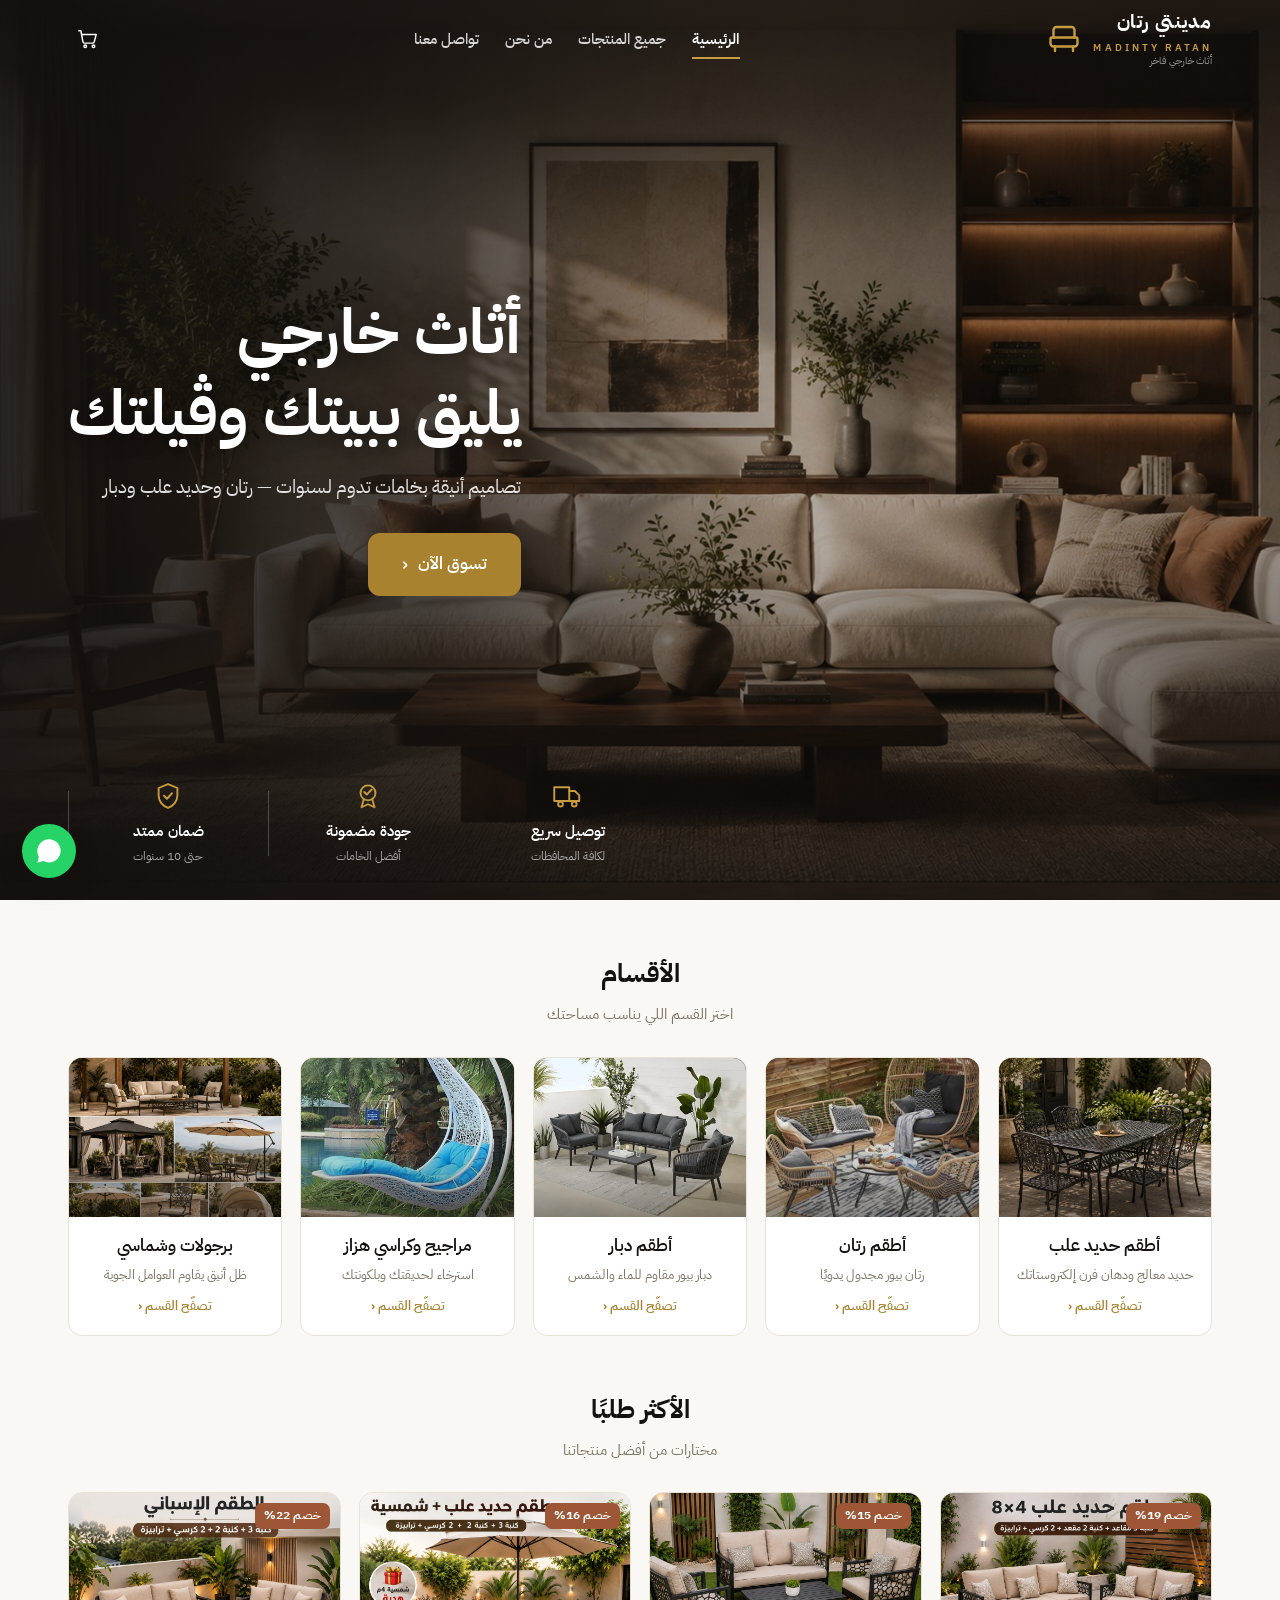
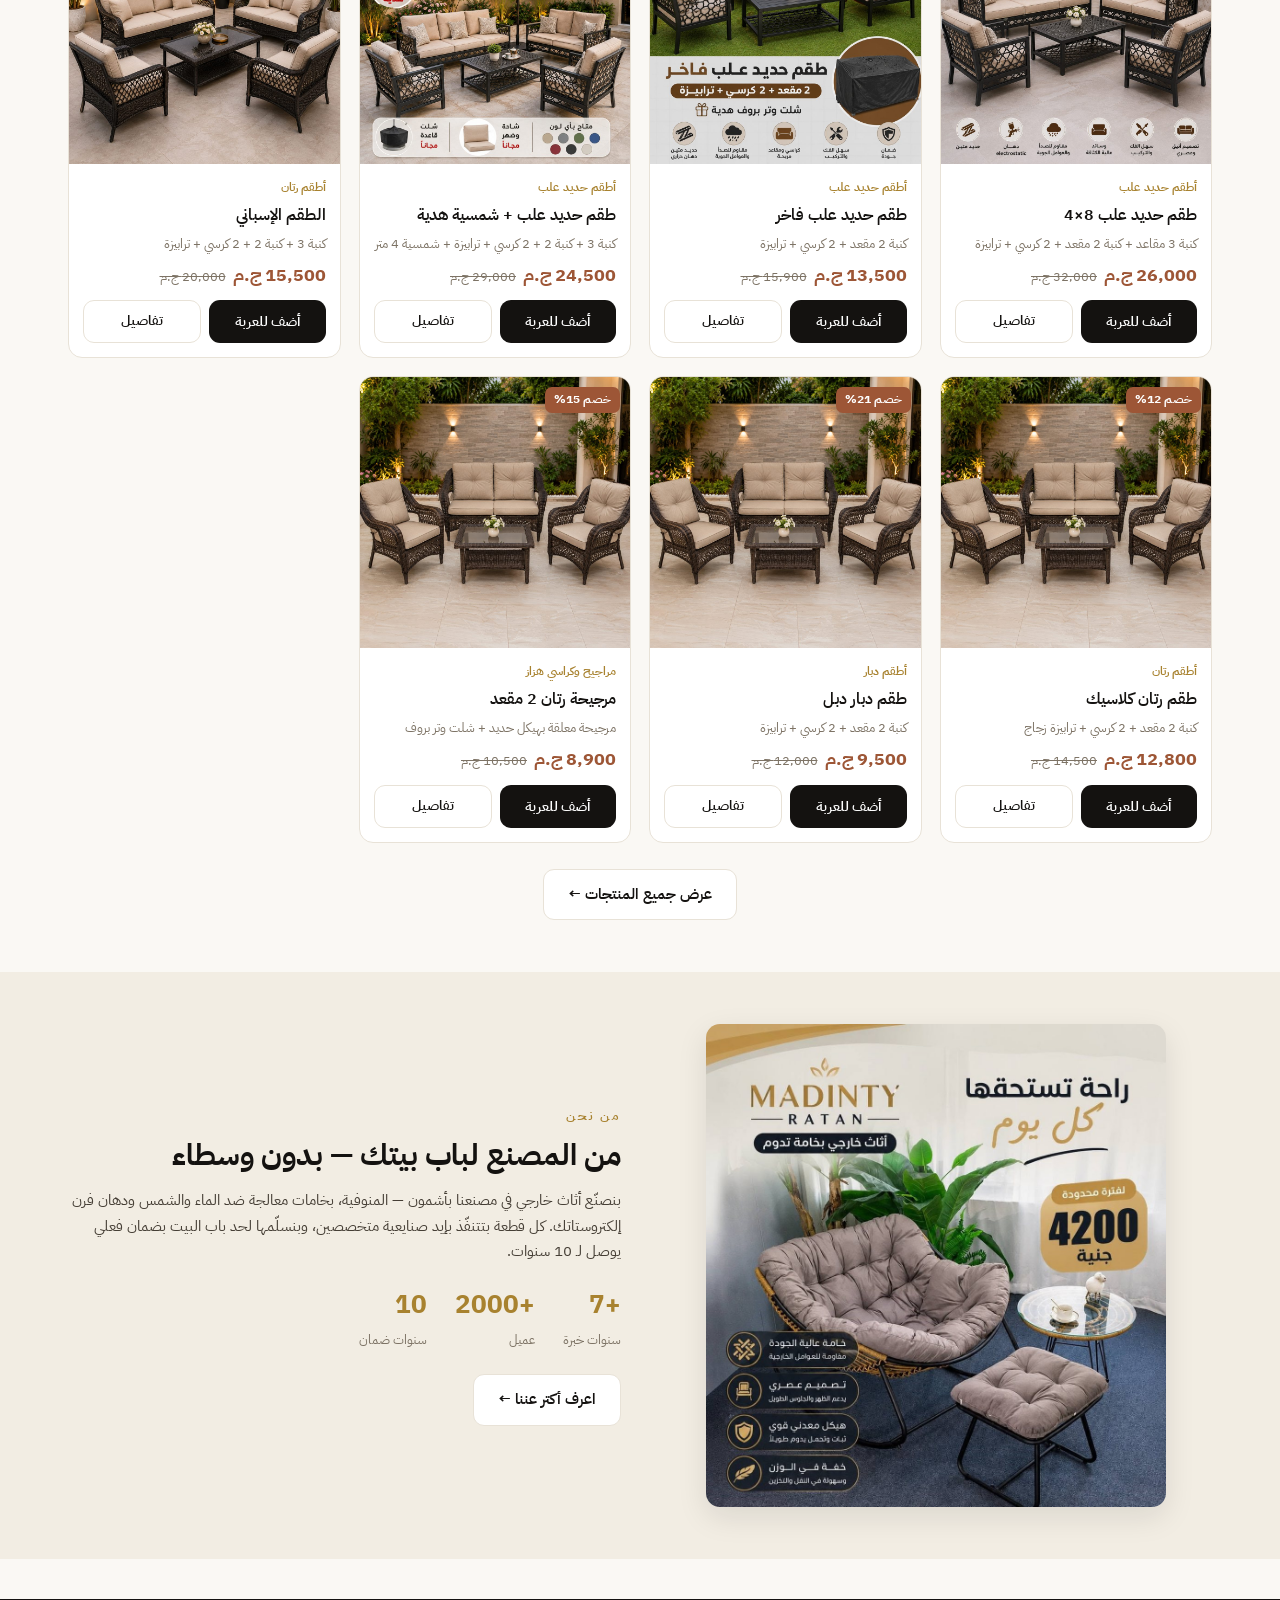
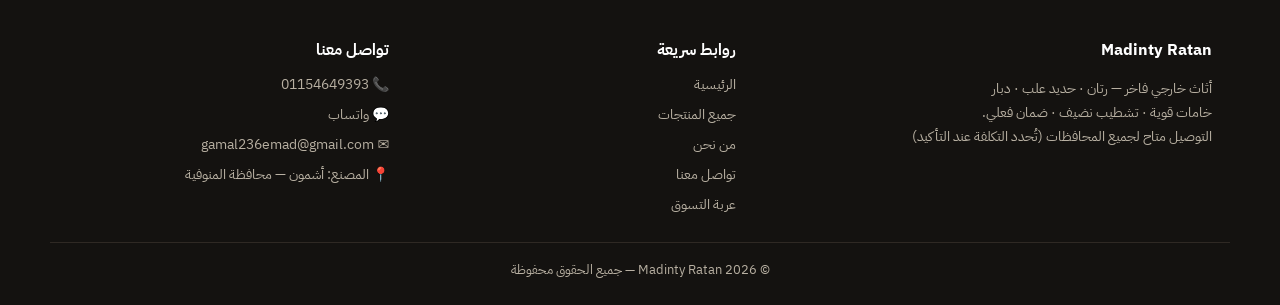
==== index.html @ 7972f5fe "تحديث الأقسام: صور لكل قسم، حذف قسم الإكسسوارات، وتبسيط الهيدر - شيل رابط "الأقسام" من قائمة الهيدر " ====
<!doctype html>
<html lang="ar" dir="rtl">
  <head>
    <meta charset="UTF-8" />
    <meta name="viewport" content="width=device-width, initial-scale=1" />
    <title>Madinty Ratan — أثاث خارجي فاخر</title>
    <meta
      name="description"
      content="متجر Madinty Ratan لأثاث الحدائق والتراسات والكافيهات — أطقم رتان، حديد علب، دبار، مراجيح وبرجولات."
    />
    <link rel="preconnect" href="https://fonts.googleapis.com" />
    <link rel="preconnect" href="https://fonts.gstatic.com" crossorigin />
    <link
      href="https://fonts.googleapis.com/css2?family=IBM+Plex+Sans+Arabic:wght@400;500;600;700&display=swap"
      rel="stylesheet"
    />
    <link rel="stylesheet" href="assets/css/style.css" />
  </head>
  <body class="has-hero">
    <!-- HERO -->
    <section class="hero">
      <div class="wrap hero-inner">
        <div class="hero-content">
          <h1>أثاث خارجي<br />يليق ببيتك وڤيلتك</h1>
          <p class="sub">
            تصاميم أنيقة بخامات تدوم لسنوات — رتان وحديد علب ودبار
          </p>
          <a class="btn btn-gold btn-lg" href="products.html"
            >تسوق الآن <span class="chev">‹</span></a
          >
        </div>

        <ul class="hero-feats" id="heroFeats"></ul>
      </div>
    </section>

    <!-- الأقسام -->
    <section id="cats">
      <div class="wrap">
        <div class="sec-head">
          <h2>الأقسام</h2>
          <p>اختر القسم اللي يناسب مساحتك</p>
        </div>
        <div class="cats" id="catsGrid"></div>
      </div>
    </section>

    <!-- الأكثر طلبًا -->
    <section style="padding-top: 0">
      <div class="wrap">
        <div class="sec-head">
          <h2>الأكثر طلبًا</h2>
          <p>مختارات من أفضل منتجاتنا</p>
        </div>
        <div class="grid" id="featured"></div>
        <div style="text-align: center; margin-top: 26px">
          <a class="btn btn-line" href="products.html">عرض جميع المنتجات ←</a>
        </div>
      </div>
    </section>

    <!-- نبذة عنّا -->
    <section class="about-teaser">
      <div class="wrap">
        <div class="at-grid">
          <div class="at-img">
            <img
              src="assets/img/home.jpg"
              alt="Madinty Ratan — أثاث خارجي بخامة تدوم"
              loading="lazy"
            />
          </div>
          <div class="at-txt">
            <span class="kicker">من نحن</span>
            <h2>من المصنع لباب بيتك — بدون وسطاء</h2>
            <p>
              بنصنّع أثاث خارجي في مصنعنا بأشمون — المنوفية، بخامات معالجة ضد
              الماء والشمس ودهان فرن إلكتروستاتك. كل قطعة بتتنفّذ بإيد صنايعية
              متخصصين، وبنسلّمها لحد باب البيت بضمان فعلي يوصل لـ 10 سنوات.
            </p>
            <ul class="at-stats">
              <li><b>+7</b><span>سنوات خبرة</span></li>
              <li><b>+2000</b><span>عميل</span></li>
              <li><b>10</b><span>سنوات ضمان</span></li>
            </ul>
            <a class="btn btn-line" href="about.html">اعرف أكتر عننا ←</a>
          </div>
        </div>
      </div>
    </section>

    <script src="assets/js/data.js"></script>
    <script src="assets/js/app.js"></script>
    <script>
      renderHeader("home", true);

      document.getElementById("heroFeats").innerHTML = [
        [ICONS.truck, "توصيل سريع", "لكافة المحافظات"],
        [ICONS.medal, "جودة مضمونة", "أفضل الخامات"],
        [ICONS.shield, "ضمان ممتد", "حتى 10 سنوات"],
      ]
        .map(
          ([ic, t, s]) =>
            `<li><div class="ic">${ic}</div><b>${t}</b><span>${s}</span></li>`,
        )
        .join("");

      document.getElementById("catsGrid").innerHTML = CATEGORIES.map(
        (c) => `
    <a class="cat" href="products.html?cat=${c.id}">
      <div class="cat-img">
        <span class="ic">${c.icon}</span>
        ${c.img ? `<img src="${c.img}" alt="${c.name}" loading="lazy"
                        onerror="this.remove()">` : ""}
      </div>
      <div class="cat-body">
        <h3>${c.name}</h3>
        <p>${c.desc}</p>
        <span class="cat-more">تصفّح القسم ‹</span>
      </div>
    </a>`,
      ).join("");

      document.getElementById("featured").innerHTML = PRODUCTS.filter(
        (p) => p.featured,
      )
        .map(productCard)
        .join("");

      renderFooter();
    </script>
  </body>
</html>
---- assets/css/style.css ----
/* ===== Madinty Ratan — واجهة المتجر ===== */
:root {
  --ink: #141210;
  --ink-2: #453e35;
  --ink-3: #7d7365;
  --bg: #faf8f4;
  --card: #ffffff;
  --line: #e8e2d7;
  --soft: #f2ede3;
  --gold: #a8822f;
  --gold-2: #c79c40;
  --forest: #2c4632;
  --terra: #9d5636;
  --wa: #25d366;
  --radius: 14px;
  --head-h: 78px;
  --shadow: 0 2px 10px rgba(20, 18, 16, 0.06);
  --shadow-lg: 0 10px 30px rgba(20, 18, 16, 0.1);
}
* {
  box-sizing: border-box;
}
html,
body {
  margin: 0;
  padding: 0;
}
body {
  background: var(--bg);
  color: var(--ink);
  font-family: "IBM Plex Sans Arabic", system-ui, "Segoe UI", sans-serif;
  line-height: 1.7;
  font-size: 15px;
  -webkit-font-smoothing: antialiased;
}
img {
  max-width: 100%;
  display: block;
}
a {
  color: inherit;
  text-decoration: none;
}
button {
  font-family: inherit;
}
.wrap {
  max-width: 1180px;
  margin: 0 auto;
  padding: 0 18px;
}

/* ---------- Header ---------- */
body {
  padding-top: var(--head-h);
}
body.has-hero {
  padding-top: 0;
}

header.site {
  position: fixed;
  top: 0;
  inset-inline: 0;
  z-index: 60;
  height: var(--head-h);
  background: var(--ink);
  color: #fff;
  transition:
    background 0.3s,
    box-shadow 0.3s;
}
header.site.overlay {
  background: transparent;
}
header.site.overlay.scrolled {
  background: rgba(20, 18, 16, 0.94);
  backdrop-filter: blur(8px);
  box-shadow: 0 2px 18px rgba(0, 0, 0, 0.28);
}
.nav {
  display: flex;
  align-items: center;
  gap: 16px;
  height: var(--head-h);
}

/* logo */
.logo {
  display: flex;
  align-items: center;
  gap: 11px;
  white-space: nowrap;
}
.logo .txt {
  text-align: right;
  line-height: 1.15;
}
.logo .txt b {
  display: block;
  font-size: 19px;
  font-weight: 700;
  letter-spacing: 0.05em;
  margin-bottom: 10px;
}
.logo .txt em {
  display: block;
  font-style: normal;
  font-size: 9.5px;
  font-weight: 600;
  letter-spacing: 0.32em;
  color: var(--gold-2);
  margin-top: 2px;
}
.logo .txt small {
  display: block;
  font-size: 9.5px;
  color: rgba(255, 255, 255, 0.55);
  margin-top: 2px;
}
.logo .mark {
  width: 36px;
  height: 36px;
  color: var(--gold-2);
  flex: none;
}
.logo .mark svg {
  width: 100%;
  height: 100%;
}

/* nav links */
.nav .links {
  display: flex;
  gap: 26px;
  flex: 1;
  justify-content: center;
  font-size: 14.5px;
  font-weight: 500;
}
.nav .links a {
  position: relative;
  padding: 8px 0;
  color: rgba(255, 255, 255, 0.82);
}
.nav .links a::after {
  content: "";
  position: absolute;
  bottom: 0;
  inset-inline: 0;
  height: 2px;
  background: var(--gold-2);
  transform: scaleX(0);
  transition: transform 0.2s;
}
.nav .links a:hover {
  color: #fff;
}
.nav .links a:hover::after,
.nav .links a.active::after {
  transform: scaleX(1);
}
.nav .links a.active {
  color: #fff;
  font-weight: 600;
}

/* tools */
.tools {
  display: flex;
  align-items: center;
  gap: 6px;
}
.icon-btn {
  position: relative;
  width: 40px;
  height: 40px;
  display: grid;
  place-items: center;
  border-radius: 50%;
  color: #fff;
  transition: background 0.2s;
}
.icon-btn:hover {
  background: rgba(255, 255, 255, 0.12);
}
.icon-btn svg {
  width: 22px;
  height: 22px;
}
.cart-btn .count {
  position: absolute;
  top: 1px;
  inset-inline-start: 1px;
  background: var(--gold);
  color: #fff;
  min-width: 18px;
  height: 18px;
  border-radius: 99px;
  font-size: 11px;
  font-weight: 600;
  display: grid;
  place-items: center;
  padding: 0 4px;
}
.burger {
  display: none;
  background: none;
  border: 0;
  color: #fff;
  font-size: 22px;
  cursor: pointer;
  padding: 4px 8px;
}

/* ---------- Hero ---------- */
.hero {
  position: relative;
  min-height: 100vh;
  color: #fff;
  overflow: hidden;
  padding: 0;
  background: #141210 url("../img/hero.jpg") center/cover no-repeat;
}
.hero::before {
  content: "";
  position: absolute;
  inset: 0;
  background: linear-gradient(
    90deg,
    rgba(18, 15, 13, 0.9) 0%,
    rgba(18, 15, 13, 0.72) 34%,
    rgba(18, 15, 13, 0.3) 62%,
    rgba(18, 15, 13, 0.42) 100%
  );
}
.hero::after {
  content: "";
  position: absolute;
  inset: 0;
  background: linear-gradient(
    180deg,
    rgba(18, 15, 13, 0.55) 0%,
    transparent 26%,
    transparent 62%,
    rgba(18, 15, 13, 0.72) 100%
  );
}
.hero-inner {
  position: relative;
  z-index: 2;
  display: flex;
  flex-direction: column;
  justify-content: center;
  min-height: 100vh;
  padding-top: calc(var(--head-h) + 30px);
  padding-bottom: 34px;
}
.hero-content {
  max-width: 600px;
  /* margin-top:auto مع margin-top:auto في .hero-feats بيوزّع المسافة الفاضية
     بالتساوي، فالكتلة تنزل لنص الهيرو والمميزات تفضل تحت */
  margin: auto auto 0 0;
  text-align: right;
}
.hero h1 {
  margin: 0 0 16px;
  font-size: clamp(34px, 5vw, 62px);
  font-weight: 700;
  line-height: 1.3;
  text-shadow: 0 2px 24px rgba(0, 0, 0, 0.45);
}
.hero .sub {
  margin: 0 0 30px;
  font-size: clamp(15px, 1.5vw, 21px);
  color: rgba(255, 255, 255, 0.86);
  font-weight: 400;
}
.btn.btn-lg {
  padding: 15px 34px;
  font-size: 16.5px;
  border-radius: 12px;
}
.btn-lg .chev {
  font-size: 19px;
  opacity: 0.85;
  margin-inline-start: 2px;
}

/* شريط المميزات داخل الهيرو */
.hero-feats {
  list-style: none;
  display: flex;
  padding: 0;
  margin: auto auto 0 0;
  max-width: 600px;
  width: 100%;
}
.hero-feats li {
  flex: 1;
  text-align: center;
  padding: 0 12px;
  position: relative;
}
.hero-feats li + li::after {
  content: "";
  position: absolute;
  inset-inline-end: 0;
  top: 12%;
  height: 76%;
  width: 1px;
  background: rgba(255, 255, 255, 0.22);
}
.hero-feats .ic {
  color: var(--gold-2);
  width: 30px;
  height: 30px;
  margin: 0 auto 8px;
}
.hero-feats .ic svg {
  width: 100%;
  height: 100%;
}
.hero-feats b {
  display: block;
  font-size: 14.5px;
  font-weight: 600;
}
.hero-feats span {
  display: block;
  font-size: 12px;
  color: rgba(255, 255, 255, 0.62);
  margin-top: 2px;
}

/* ---------- Page banner (الصفحات الداخلية) ---------- */
.page-head {
  position: relative;
  color: #fff;
  padding: 56px 0;
  text-align: center;
  background: #141210 url("../img/hero.jpg") center/cover no-repeat;
}
.page-head::before {
  content: "";
  position: absolute;
  inset: 0;
  background: rgba(18, 15, 13, 0.72);
}
.page-head .wrap {
  position: relative;
  z-index: 2;
}
.page-head h1 {
  margin: 0 0 8px;
  font-size: clamp(26px, 3.6vw, 38px);
  font-weight: 700;
}
.page-head p {
  margin: 0;
  color: rgba(255, 255, 255, 0.78);
  font-size: 15.5px;
}

/* ---------- Buttons ---------- */
.btn {
  display: inline-flex;
  align-items: center;
  justify-content: center;
  gap: 8px;
  border: 0;
  cursor: pointer;
  border-radius: 11px;
  padding: 12px 24px;
  font-size: 15px;
  font-weight: 600;
  transition: 0.15s;
}
.btn-gold {
  background: var(--gold);
  color: #fff;
}
.btn-gold:hover {
  background: var(--gold-2);
}
.btn-dark {
  background: var(--ink);
  color: #fff;
}
.btn-dark:hover {
  background: #2f2924;
}
.btn-ghost {
  background: transparent;
  color: #fff;
  border: 1px solid rgba(255, 255, 255, 0.35);
}
.btn-ghost:hover {
  background: rgba(255, 255, 255, 0.1);
}
.btn-line {
  background: #fff;
  color: var(--ink);
  border: 1px solid var(--line);
}
.btn-line:hover {
  border-color: var(--gold);
  color: var(--gold);
}
.btn-wa {
  background: var(--wa);
  color: #fff;
}
.btn-wa:hover {
  background: #1fb757;
}
.btn-block {
  width: 100%;
}
.btn:disabled {
  opacity: 0.5;
  cursor: not-allowed;
}

/* ---------- Sections ---------- */
section {
  padding: 52px 0;
}
.sec-head {
  text-align: center;
  margin-bottom: 30px;
}
.sec-head h2 {
  margin: 0 0 6px;
  font-size: 26px;
  font-weight: 700;
}
.sec-head p {
  margin: 0;
  color: var(--ink-3);
  font-size: 14.5px;
}

/* ---------- Categories ---------- */
.cats {
  display: grid;
  grid-template-columns: repeat(auto-fit, minmax(210px, 1fr));
  gap: 18px;
}
.cat {
  background: var(--card);
  border: 1px solid var(--line);
  border-radius: var(--radius);
  overflow: hidden;
  display: flex;
  flex-direction: column;
  transition: 0.18s;
}
.cat:hover {
  border-color: var(--gold);
  transform: translateY(-4px);
  box-shadow: var(--shadow-lg);
}

/* صورة القسم — الأيقونة تحتها كبديل لو الصورة ناقصة */
.cat-img {
  position: relative;
  aspect-ratio: 4 / 3;
  background: linear-gradient(150deg, #2c2620 0%, #141210 100%);
  display: grid;
  place-items: center;
  overflow: hidden;
}
.cat-img .ic {
  font-size: 34px;
  opacity: 0.75;
}
.cat-img img {
  position: absolute;
  inset: 0;
  width: 100%;
  height: 100%;
  object-fit: cover;
  transition: transform 0.4s;
}
.cat:hover .cat-img img {
  transform: scale(1.06);
}
.cat-img::after {
  content: "";
  position: absolute;
  inset: 0;
  background: linear-gradient(
    180deg,
    transparent 45%,
    rgba(18, 15, 13, 0.45) 100%
  );
  pointer-events: none;
}

.cat-body {
  padding: 15px 16px 17px;
  text-align: center;
  display: flex;
  flex-direction: column;
  flex: 1;
}
.cat h3 {
  margin: 0 0 4px;
  font-size: 16.5px;
  font-weight: 600;
}
.cat p {
  margin: 0 0 10px;
  font-size: 12.5px;
  color: var(--ink-3);
  flex: 1;
}
.cat-more {
  font-size: 13px;
  font-weight: 600;
  color: var(--gold);
}
.cat:hover .cat-more {
  color: var(--gold-2);
}

/* ---------- Product grid ---------- */
.grid {
  display: grid;
  grid-template-columns: repeat(auto-fill, minmax(240px, 1fr));
  gap: 18px;
}
.card {
  background: var(--card);
  border: 1px solid var(--line);
  border-radius: var(--radius);
  overflow: hidden;
  display: flex;
  flex-direction: column;
  transition: 0.15s;
}
.card:hover {
  box-shadow: var(--shadow-lg);
  transform: translateY(-3px);
}
.card .thumb {
  position: relative;
  aspect-ratio: 1/1;
  overflow: hidden;
  background: var(--soft);
}
.card .thumb img {
  width: 100%;
  height: 100%;
  object-fit: cover;
}
.badge {
  position: absolute;
  top: 10px;
  inset-inline-start: 10px;
  background: var(--terra);
  color: #fff;
  font-size: 11.5px;
  font-weight: 700;
  padding: 3px 9px;
  border-radius: 7px;
}
.card .body {
  padding: 14px;
  display: flex;
  flex-direction: column;
  flex: 1;
  gap: 6px;
}
.card .cat-tag {
  font-size: 11.5px;
  color: var(--gold);
  font-weight: 600;
}
.card h3 {
  margin: 0;
  font-size: 15.5px;
  font-weight: 600;
  line-height: 1.5;
}
.card .short {
  margin: 0;
  font-size: 12.5px;
  color: var(--ink-3);
  flex: 1;
}
.price {
  font-weight: 700;
  color: var(--terra);
  font-size: 18px;
}
.price .old {
  font-size: 12.5px;
  color: var(--ink-3);
  font-weight: 400;
  text-decoration: line-through;
  margin-inline-start: 7px;
}
.card .actions {
  display: flex;
  gap: 8px;
  margin-top: 4px;
}
.card .actions .btn {
  padding: 9px 12px;
  font-size: 13.5px;
  flex: 1;
}

/* ---------- Filter bar ---------- */
.filters {
  display: flex;
  flex-wrap: wrap;
  gap: 8px;
  justify-content: center;
  margin-bottom: 26px;
}
.chip {
  background: #fff;
  border: 1px solid var(--line);
  border-radius: 99px;
  padding: 8px 16px;
  font-size: 13.5px;
  font-weight: 500;
  cursor: pointer;
  transition: 0.15s;
}
.chip:hover {
  border-color: var(--gold);
}
.chip.active {
  background: var(--ink);
  color: #fff;
  border-color: var(--ink);
}

/* ---------- Product page ---------- */
.p-detail {
  display: grid;
  grid-template-columns: 1fr 1fr;
  gap: 34px;
  align-items: start;
  padding: 34px 0;
}
.p-detail .photo {
  border: 1px solid var(--line);
  border-radius: var(--radius);
  overflow: hidden;
  background: #fff;
}
.p-detail h1 {
  margin: 6px 0 8px;
  font-size: 27px;
  line-height: 1.4;
}
.p-detail .short {
  color: var(--ink-3);
  margin: 0 0 16px;
}
.p-detail .price {
  font-size: 28px;
}
.meta {
  list-style: none;
  padding: 0;
  margin: 18px 0;
  display: grid;
  gap: 8px;
}
.meta li {
  display: flex;
  gap: 9px;
  font-size: 14px;
  align-items: flex-start;
}
.meta li::before {
  content: "✓";
  color: var(--forest);
  font-weight: 700;
}
.qty {
  display: inline-flex;
  align-items: center;
  border: 1px solid var(--line);
  border-radius: 11px;
  overflow: hidden;
  background: #fff;
}
.qty button {
  width: 40px;
  height: 44px;
  border: 0;
  background: none;
  font-size: 19px;
  cursor: pointer;
  color: var(--ink-2);
}
.qty button:hover {
  background: var(--soft);
}
.qty span {
  width: 46px;
  text-align: center;
  font-weight: 700;
}
.buy {
  display: flex;
  gap: 10px;
  flex-wrap: wrap;
  margin-top: 8px;
}
.infobox {
  background: var(--soft);
  border-radius: 11px;
  padding: 14px 16px;
  margin-top: 20px;
  font-size: 13.5px;
  color: var(--ink-2);
}
.infobox div {
  margin-bottom: 5px;
}
.infobox div:last-child {
  margin: 0;
}

/* ---------- Cart ---------- */
.cart-layout {
  display: grid;
  grid-template-columns: 1.5fr 1fr;
  gap: 24px;
  align-items: start;
  padding: 30px 0 10px;
}
.panel {
  background: var(--card);
  border: 1px solid var(--line);
  border-radius: var(--radius);
  padding: 20px;
}
.panel h2 {
  margin: 0 0 16px;
  font-size: 19px;
  padding-bottom: 12px;
  border-bottom: 1px solid var(--line);
}
.line {
  display: flex;
  gap: 13px;
  padding: 13px 0;
  border-bottom: 1px solid var(--soft);
}
.line:last-child {
  border-bottom: 0;
}
.line img {
  width: 78px;
  height: 78px;
  object-fit: cover;
  border-radius: 10px;
  flex: none;
}
.line .info {
  flex: 1;
  min-width: 0;
}
.line .info h4 {
  margin: 0 0 3px;
  font-size: 14.5px;
  font-weight: 600;
}
.line .info .u {
  font-size: 12.5px;
  color: var(--ink-3);
}
.line .ctrl {
  display: flex;
  flex-direction: column;
  align-items: flex-end;
  gap: 8px;
}
.line .qty button {
  width: 30px;
  height: 32px;
  font-size: 16px;
}
.line .qty span {
  width: 34px;
  font-size: 14px;
}
.rm {
  background: none;
  border: 0;
  color: #a33a34;
  font-size: 12.5px;
  cursor: pointer;
  padding: 0;
}
.rm:hover {
  text-decoration: underline;
}
.sum {
  display: flex;
  justify-content: space-between;
  padding: 7px 0;
  font-size: 14.5px;
}
.sum.total {
  border-top: 1px solid var(--line);
  margin-top: 8px;
  padding-top: 13px;
  font-size: 19px;
  font-weight: 700;
  color: var(--terra);
}
.empty {
  text-align: center;
  padding: 60px 20px;
  color: var(--ink-3);
}
.empty .ic {
  font-size: 46px;
  margin-bottom: 12px;
}

/* ---------- Form ---------- */
.field {
  margin-bottom: 14px;
}
.field label {
  display: block;
  font-size: 13.5px;
  font-weight: 600;
  margin-bottom: 6px;
}
.field label .req {
  color: #a33a34;
}
.field input,
.field select,
.field textarea {
  width: 100%;
  border: 1px solid var(--line);
  border-radius: 11px;
  padding: 11px 13px;
  font-size: 14.5px;
  font-family: inherit;
  background: #fff;
  color: var(--ink);
}
.field input:focus,
.field select:focus,
.field textarea:focus {
  outline: 0;
  border-color: var(--gold);
}
.field textarea {
  resize: vertical;
  min-height: 74px;
}
.field .err {
  color: #a33a34;
  font-size: 12.5px;
  margin-top: 4px;
  display: none;
}
.field.invalid input,
.field.invalid select {
  border-color: #a33a34;
}
.field.invalid .err {
  display: block;
}
.row2 {
  display: grid;
  grid-template-columns: 1fr 1fr;
  gap: 12px;
}

/* ---------- Toast ---------- */
#toast {
  position: fixed;
  bottom: 22px;
  inset-inline-start: 22px;
  background: var(--ink);
  color: #fff;
  padding: 12px 20px;
  border-radius: 11px;
  font-size: 14px;
  font-weight: 500;
  box-shadow: var(--shadow-lg);
  z-index: 99;
  opacity: 0;
  transform: translateY(12px);
  pointer-events: none;
  transition: 0.22s;
}
#toast.show {
  opacity: 1;
  transform: translateY(0);
}

/* ---------- Float WhatsApp ---------- */
.wa-float {
  position: fixed;
  bottom: 22px;
  inset-inline-end: 22px;
  width: 54px;
  height: 54px;
  border-radius: 50%;
  background: var(--wa);
  color: #fff;
  display: grid;
  place-items: center;
  box-shadow: var(--shadow-lg);
  z-index: 60;
}
.wa-float svg {
  width: 28px;
  height: 28px;
  fill: #fff;
}

/* ---------- Footer ---------- */
footer.site {
  background: var(--ink);
  color: #b8b0a2;
  padding: 38px 0 24px;
  margin-top: 40px;
  font-size: 14px;
}
footer.site .cols {
  display: grid;
  grid-template-columns: 1.4fr 1fr 1fr;
  gap: 26px;
}
footer.site h4 {
  color: #fff;
  font-size: 15.5px;
  margin: 0 0 10px;
}
footer.site a:hover {
  color: #e8cf9a;
}
footer.site ul {
  list-style: none;
  padding: 0;
  margin: 0;
  display: grid;
  gap: 6px;
}
footer.site .copy {
  border-top: 1px solid #2f2924;
  margin-top: 26px;
  padding-top: 16px;
  text-align: center;
  font-size: 12.5px;
}

/* ---------- نبذة عنّا (الرئيسية) ---------- */
.about-teaser {
  background: var(--soft);
}
.at-grid {
  display: grid;
  grid-template-columns: 1fr 1fr;
  gap: 38px;
  align-items: center;
}
.at-img {
  border-radius: var(--radius);
  overflow: hidden;
  box-shadow: var(--shadow-lg);
  max-width: 460px;
  margin: 0 auto;
  width: 100%;
}
.at-img img {
  width: 100%;
  height: auto;
}
.kicker {
  display: block;
  color: var(--gold);
  font-size: 12.5px;
  font-weight: 600;
  letter-spacing: 0.16em;
  margin-bottom: 8px;
}
.at-txt h2 {
  margin: 0 0 12px;
  font-size: clamp(22px, 2.6vw, 30px);
  font-weight: 700;
  line-height: 1.4;
}
.at-txt p {
  color: var(--ink-2);
  margin: 0 0 18px;
}
.at-stats {
  list-style: none;
  display: flex;
  gap: 28px;
  padding: 0;
  margin: 0 0 22px;
}
.at-stats b {
  display: block;
  font-size: 26px;
  font-weight: 700;
  color: var(--gold);
}
.at-stats span {
  font-size: 12.5px;
  color: var(--ink-3);
}

/* ---------- صفحة تواصل معنا ---------- */
.contact-cards {
  display: grid;
  grid-template-columns: repeat(auto-fit, minmax(230px, 1fr));
  gap: 16px;
}
.c-card {
  background: var(--card);
  border: 1px solid var(--line);
  border-radius: var(--radius);
  padding: 24px 20px;
  text-align: center;
  transition: 0.15s;
  display: block;
}
a.c-card:hover {
  border-color: var(--gold);
  transform: translateY(-3px);
  box-shadow: var(--shadow-lg);
}
.c-card .ic {
  width: 44px;
  height: 44px;
  margin: 0 auto 12px;
  border-radius: 12px;
  background: var(--soft);
  color: var(--gold);
  display: grid;
  place-items: center;
}
.c-card .ic.wa {
  background: rgba(37, 211, 102, 0.12);
  color: var(--wa);
}
.c-card .ic svg {
  width: 24px;
  height: 24px;
}
.c-card h3 {
  margin: 0 0 5px;
  font-size: 15.5px;
  font-weight: 600;
}
.c-card .val {
  font-size: 14.5px;
  font-weight: 600;
  color: var(--ink);
  word-break: break-word;
}
.c-card p {
  margin: 5px 0 0;
  font-size: 12.5px;
  color: var(--ink-3);
}

.contact-grid {
  display: grid;
  grid-template-columns: 1.15fr 0.85fr;
  gap: 24px;
  align-items: start;
}
.map-box {
  position: relative;
  border: 1px solid var(--line);
  border-radius: var(--radius);
  overflow: hidden;
  background: var(--soft);
  aspect-ratio: 4/3;
  box-shadow: var(--shadow);
}
.map-box iframe {
  position: absolute;
  inset: 0;
  width: 100%;
  height: 100%;
  border: 0;
}

@media (max-width: 860px) {
  .contact-grid {
    grid-template-columns: 1fr;
  }
  .map-box {
    aspect-ratio: 1/1;
  }
}

/* ---------- صفحة من نحن ---------- */
.about-story {
  display: grid;
  grid-template-columns: 1fr 1fr;
  gap: 38px;
  align-items: center;
}
.about-story .ph {
  border-radius: var(--radius);
  overflow: hidden;
  box-shadow: var(--shadow-lg);
  aspect-ratio: 4/3;
}
.about-story .ph img {
  width: 100%;
  height: 100%;
  object-fit: cover;
}
.about-story h2 {
  margin: 0 0 12px;
  font-size: clamp(21px, 2.5vw, 28px);
}
.about-story p {
  color: var(--ink-2);
}
.values {
  display: grid;
  grid-template-columns: repeat(auto-fit, minmax(230px, 1fr));
  gap: 16px;
}
.value {
  background: var(--card);
  border: 1px solid var(--line);
  border-radius: var(--radius);
  padding: 24px 20px;
}
.value .ic {
  width: 36px;
  height: 36px;
  color: var(--gold);
  margin-bottom: 12px;
}
.value .ic svg {
  width: 100%;
  height: 100%;
}
.value h3 {
  margin: 0 0 6px;
  font-size: 16.5px;
  font-weight: 600;
}
.value p {
  margin: 0;
  font-size: 13.5px;
  color: var(--ink-3);
}
.steps {
  list-style: none;
  padding: 0;
  margin: 0;
  counter-reset: s;
  display: grid;
  grid-template-columns: repeat(auto-fit, minmax(220px, 1fr));
  gap: 16px;
}
.steps li {
  background: var(--card);
  border: 1px solid var(--line);
  border-radius: var(--radius);
  padding: 22px 20px;
  position: relative;
}
.steps li::before {
  counter-increment: s;
  content: counter(s);
  display: grid;
  place-items: center;
  width: 34px;
  height: 34px;
  border-radius: 10px;
  background: var(--ink);
  color: var(--gold-2);
  font-weight: 700;
  font-size: 15px;
  margin-bottom: 12px;
}
.steps h3 {
  margin: 0 0 5px;
  font-size: 15.5px;
}
.steps p {
  margin: 0;
  font-size: 13px;
  color: var(--ink-3);
}
.stats-band {
  background: var(--ink);
  color: #fff;
  padding: 44px 0;
}
.stats-band .wrap {
  display: grid;
  grid-template-columns: repeat(auto-fit, minmax(150px, 1fr));
  gap: 20px;
  text-align: center;
}
.stats-band b {
  display: block;
  font-size: 34px;
  font-weight: 700;
  color: var(--gold-2);
}
.stats-band span {
  font-size: 13.5px;
  color: rgba(255, 255, 255, 0.72);
}
.cta-band {
  background: var(--soft);
  border: 1px solid var(--line);
  border-radius: var(--radius);
  padding: 34px 24px;
  text-align: center;
}
.cta-band h2 {
  margin: 0 0 8px;
  font-size: 23px;
}
.cta-band p {
  margin: 0 0 18px;
  color: var(--ink-3);
}
.cta-band .btns {
  display: flex;
  gap: 10px;
  justify-content: center;
  flex-wrap: wrap;
}

@media (max-width: 860px) {
  .at-grid,
  .about-story {
    grid-template-columns: 1fr;
  }
}

.crumbs {
  font-size: 13px;
  color: var(--ink-3);
  padding: 16px 0 0;
}
.crumbs a:hover {
  color: var(--gold);
}

@media (max-width: 980px) {
  .nav .links {
    gap: 18px;
    font-size: 13.5px;
  }
  .logo .txt small {
    display: none;
  }
}
@media (max-width: 860px) {
  .p-detail,
  .cart-layout {
    grid-template-columns: 1fr;
  }
  footer.site .cols {
    grid-template-columns: 1fr;
  }
}
@media (max-width: 820px) {
  :root {
    --head-h: 66px;
  }
  .burger {
    display: block;
  }
  .nav .links {
    display: none;
    position: absolute;
    top: var(--head-h);
    inset-inline: 0;
    background: rgba(20, 18, 16, 0.97);
    backdrop-filter: blur(8px);
    flex-direction: column;
    gap: 0;
    padding: 6px 20px 14px;
    border-top: 1px solid rgba(255, 255, 255, 0.12);
  }
  .nav .links.open {
    display: flex;
  }
  .nav .links a {
    padding: 13px 0;
    border-bottom: 1px solid rgba(255, 255, 255, 0.08);
  }
  .nav .links a::after {
    display: none;
  }
  .hero {
    min-height: auto;
  }
  .hero-inner {
    min-height: auto;
    padding-top: calc(var(--head-h) + 70px);
    padding-bottom: 30px;
  }
  .hero-content {
    max-width: none;
    margin: 0;
  }
  .hero-feats {
    max-width: none;
    margin-top: 44px;
    flex-wrap: wrap;
    gap: 18px 0;
  }
  .hero-feats li {
    flex: 1 1 33%;
    padding: 0 6px;
  }
  .hero-feats .ic {
    width: 26px;
    height: 26px;
  }
  .hero-feats b {
    font-size: 13px;
  }
  .hero-feats span {
    font-size: 11px;
  }
}
@media (max-width: 700px) {
  .grid {
    grid-template-columns: repeat(auto-fill, minmax(160px, 1fr));
    gap: 12px;
  }
  .row2 {
    grid-template-columns: 1fr;
  }
  .logo .txt b {
    font-size: 16px;
  }
  .logo .txt em {
    font-size: 8.5px;
    letter-spacing: 0.22em;
  }
  .logo .mark {
    width: 30px;
    height: 30px;
  }
}
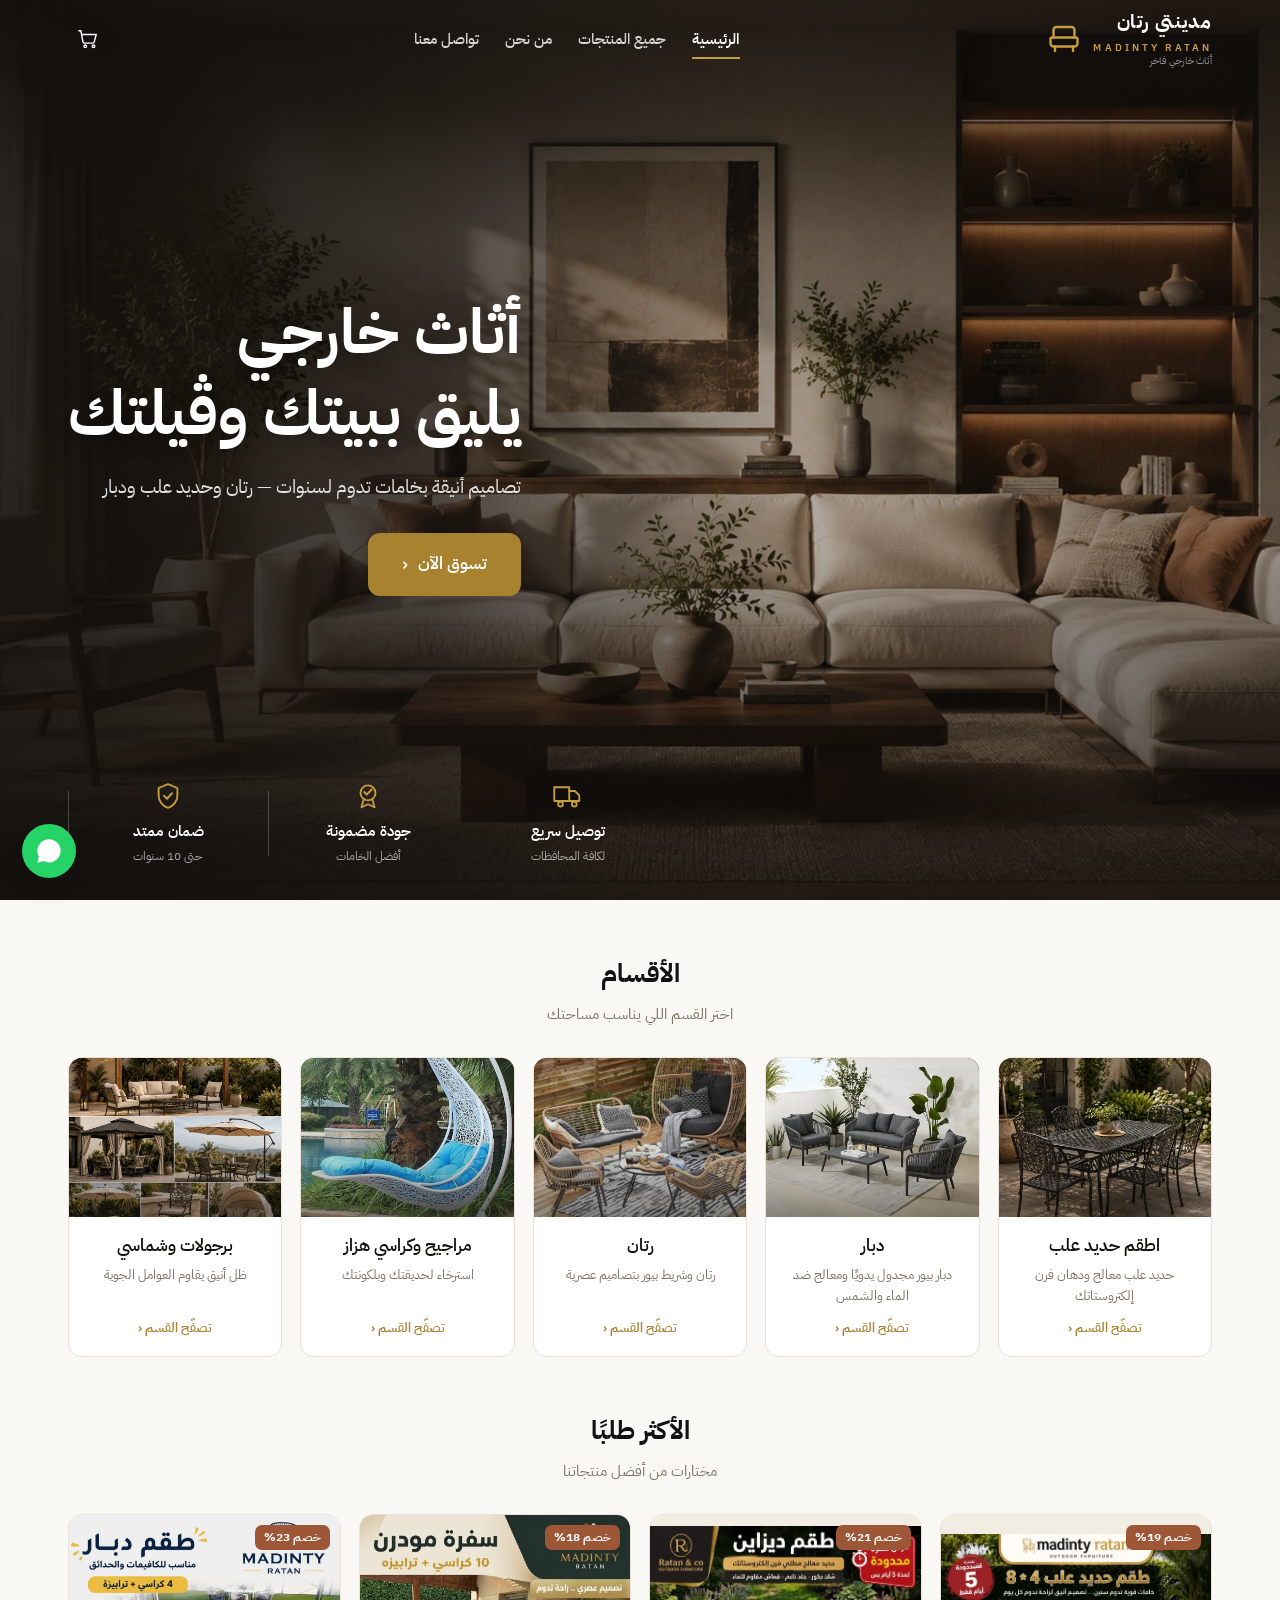
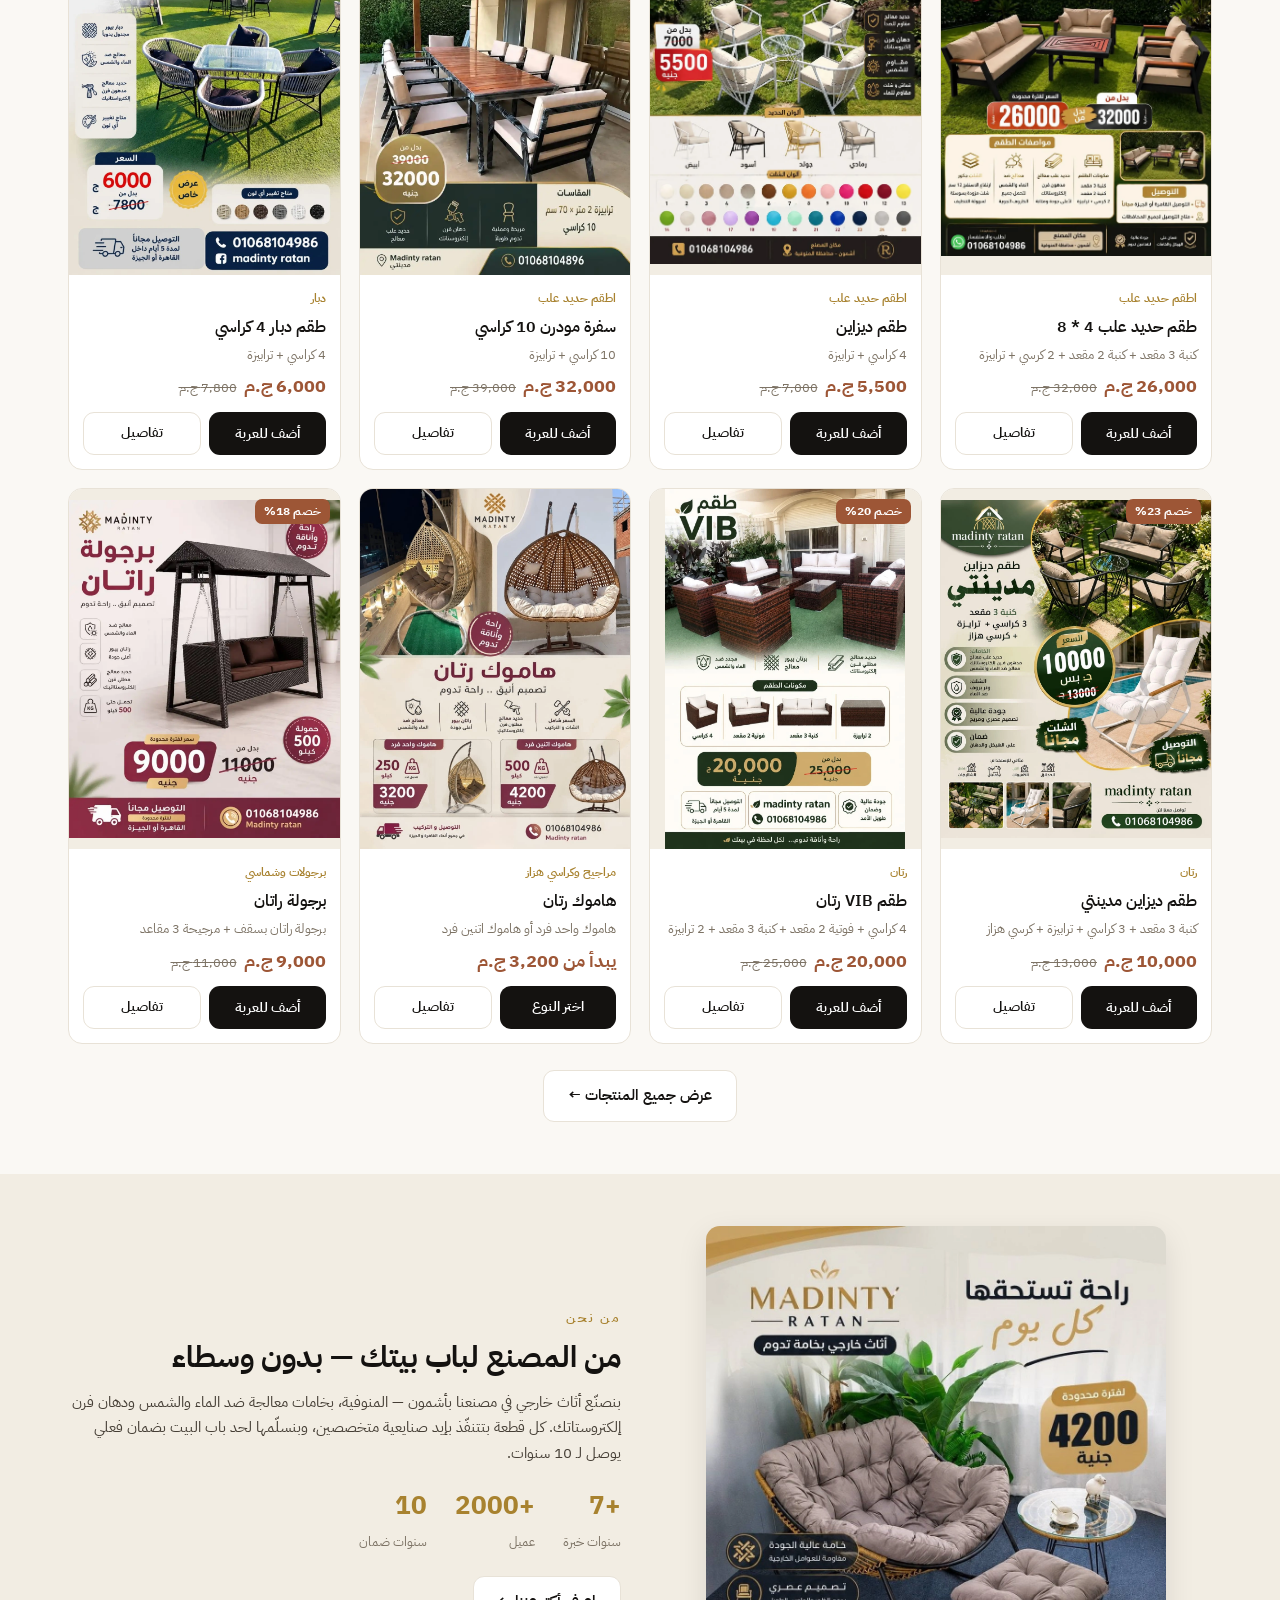
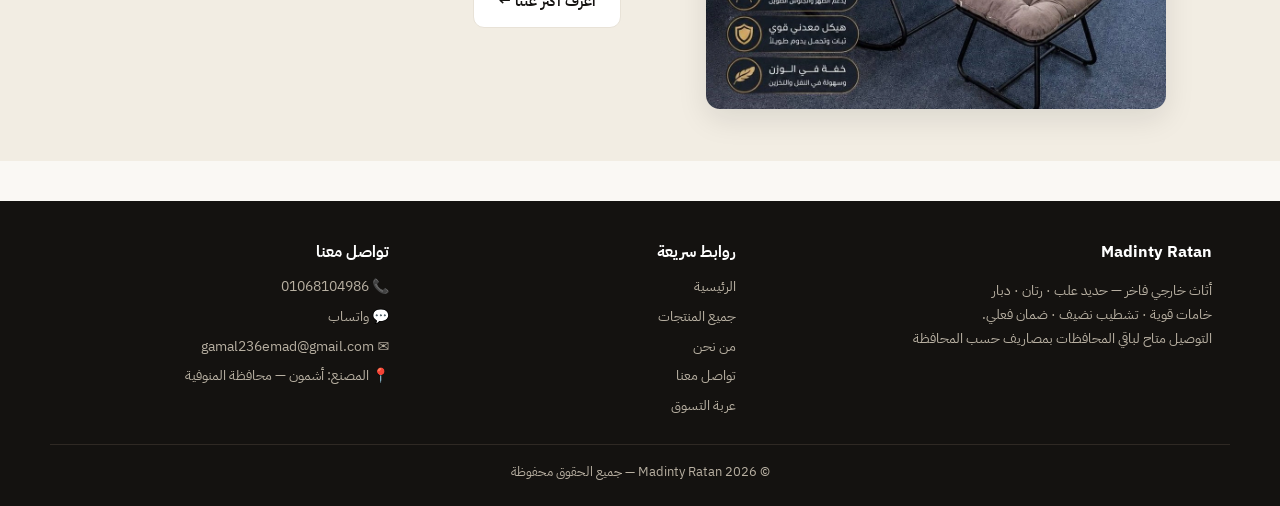
==== commit 5617a31a: "كتالوج حقيقي (24 منتج) + أسعار شحن للمحافظات + لوحة تحكم المنتجات والأقسام - استبدال المنتجات التجري" ====
--- a/index.html
+++ b/index.html
@@ -65,7 +65,7 @@
         <div class="at-grid">
           <div class="at-img">
             <img
-              src="assets/img/home.jpg"
+              src="assets/img/home.webp"
               alt="Madinty Ratan — أثاث خارجي بخامة تدوم"
               loading="lazy"
             />
--- a/assets/css/style.css
+++ b/assets/css/style.css
@@ -220,7 +220,7 @@
   color: #fff;
   overflow: hidden;
   padding: 0;
-  background: #141210 url("../img/hero.jpg") center/cover no-repeat;
+  background: #141210 url("../img/hero.webp") center/cover no-repeat;
 }
 .hero::before {
   content: "";
@@ -339,7 +339,7 @@
   color: #fff;
   padding: 56px 0;
   text-align: center;
-  background: #141210 url("../img/hero.jpg") center/cover no-repeat;
+  background: #141210 url("../img/hero.webp") center/cover no-repeat;
 }
 .page-head::before {
   content: "";
@@ -546,14 +546,14 @@
 }
 .card .thumb {
   position: relative;
-  aspect-ratio: 1/1;
+  aspect-ratio: 3/4;
   overflow: hidden;
   background: var(--soft);
 }
 .card .thumb img {
   width: 100%;
   height: 100%;
-  object-fit: cover;
+  object-fit: contain;
 }
 .badge {
   position: absolute;
@@ -652,7 +652,14 @@
   border: 1px solid var(--line);
   border-radius: var(--radius);
   overflow: hidden;
-  background: #fff;
+  background: var(--soft);
+  display: grid;
+  place-items: center;
+}
+.p-detail .photo img {
+  max-height: 660px;
+  width: auto;
+  object-fit: contain;
 }
 .p-detail h1 {
   margin: 6px 0 8px;
@@ -762,7 +769,8 @@
 .line img {
   width: 78px;
   height: 78px;
-  object-fit: cover;
+  object-fit: contain;
+  background: var(--soft);
   border-radius: 10px;
   flex: none;
 }
@@ -1362,3 +1370,116 @@
     height: 30px;
   }
 }
+
+/* ---------- خيارات المنتج (النوع / الألوان / المقاسات) ---------- */
+.opt {
+  margin: 16px 0;
+}
+.opt-h {
+  display: block;
+  font-size: 13px;
+  font-weight: 600;
+  color: var(--ink-2);
+  margin-bottom: 9px;
+}
+.opt-h small {
+  font-weight: 400;
+  color: var(--ink-3);
+}
+.opt-h .req {
+  color: var(--terra);
+}
+
+/* أنواع الطقم */
+.variants {
+  display: grid;
+  grid-template-columns: repeat(auto-fit, minmax(190px, 1fr));
+  gap: 10px;
+}
+.variant {
+  text-align: start;
+  border: 1.5px solid var(--line);
+  background: #fff;
+  border-radius: 12px;
+  padding: 11px 13px;
+  cursor: pointer;
+  display: grid;
+  gap: 2px;
+  transition: 0.16s;
+}
+.variant:hover {
+  border-color: var(--gold-2);
+}
+.variant.on {
+  border-color: var(--gold);
+  background: #fdfaf3;
+  box-shadow: 0 0 0 3px rgba(168, 130, 47, 0.12);
+}
+.variant b {
+  font-size: 14px;
+}
+.variant span {
+  font-size: 12.5px;
+  color: var(--ink-3);
+  line-height: 1.5;
+}
+.variant em {
+  font-style: normal;
+  font-weight: 700;
+  color: var(--gold);
+  font-size: 14px;
+  margin-top: 3px;
+}
+
+/* ألوان الشلت */
+.swatches {
+  display: flex;
+  flex-wrap: wrap;
+  gap: 8px;
+}
+.sw {
+  width: 30px;
+  height: 30px;
+  border-radius: 50%;
+  border: 1px solid rgba(20, 18, 16, 0.18);
+  background: var(--sw);
+  cursor: pointer;
+  padding: 0;
+  transition: 0.15s;
+}
+.sw:hover {
+  transform: scale(1.12);
+}
+.sw.on {
+  box-shadow:
+    0 0 0 2px var(--bg),
+    0 0 0 4px var(--gold);
+}
+
+/* وسوم (المكونات / المقاسات / ألوان الحديد والجدل) */
+.tags {
+  display: flex;
+  flex-wrap: wrap;
+  gap: 7px;
+}
+.tag {
+  background: var(--soft);
+  border-radius: 8px;
+  padding: 5px 11px;
+  font-size: 12.5px;
+  color: var(--ink-2);
+}
+.note {
+  font-size: 13px;
+  color: var(--forest);
+  background: rgba(44, 70, 50, 0.07);
+  border-radius: 9px;
+  padding: 9px 12px;
+  margin: 14px 0 0;
+}
+
+/* سطر الخيارات جوّه العربة */
+.line .opt-line {
+  font-size: 12.5px;
+  color: var(--ink-3);
+}
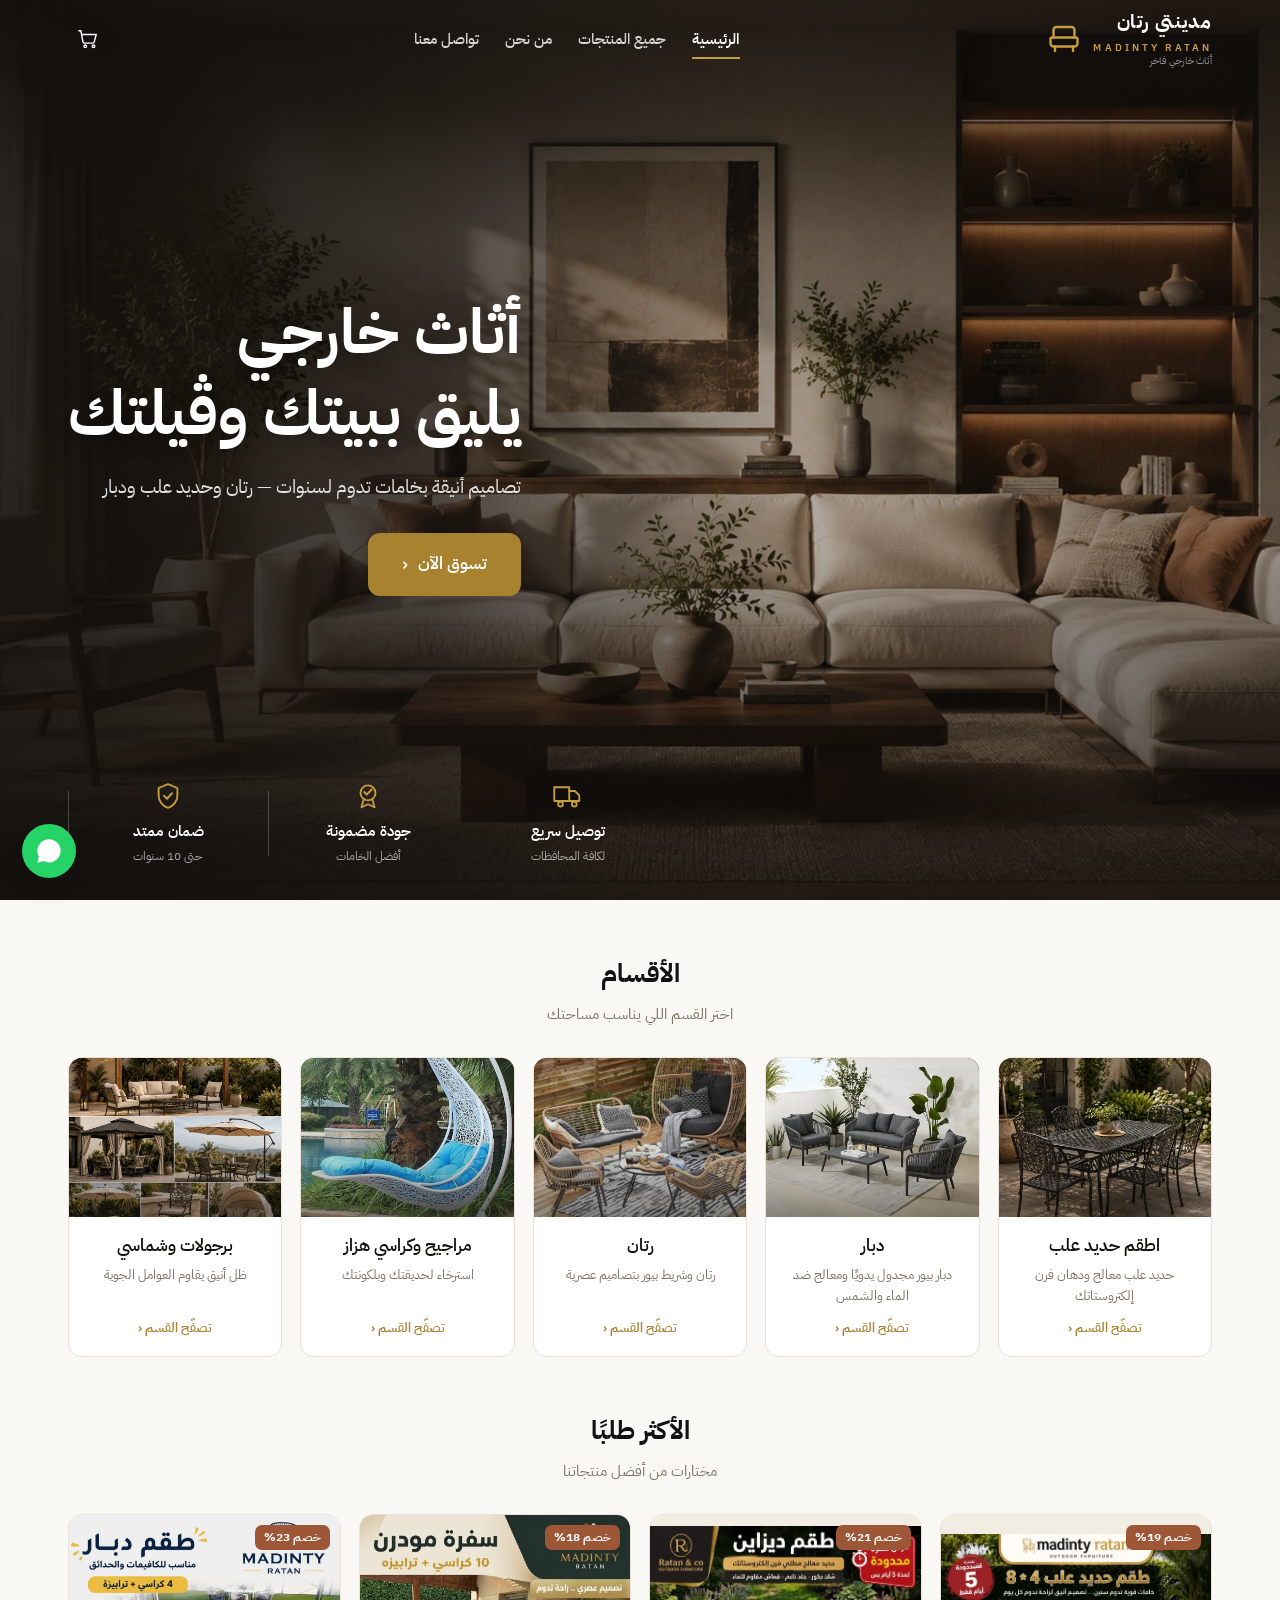
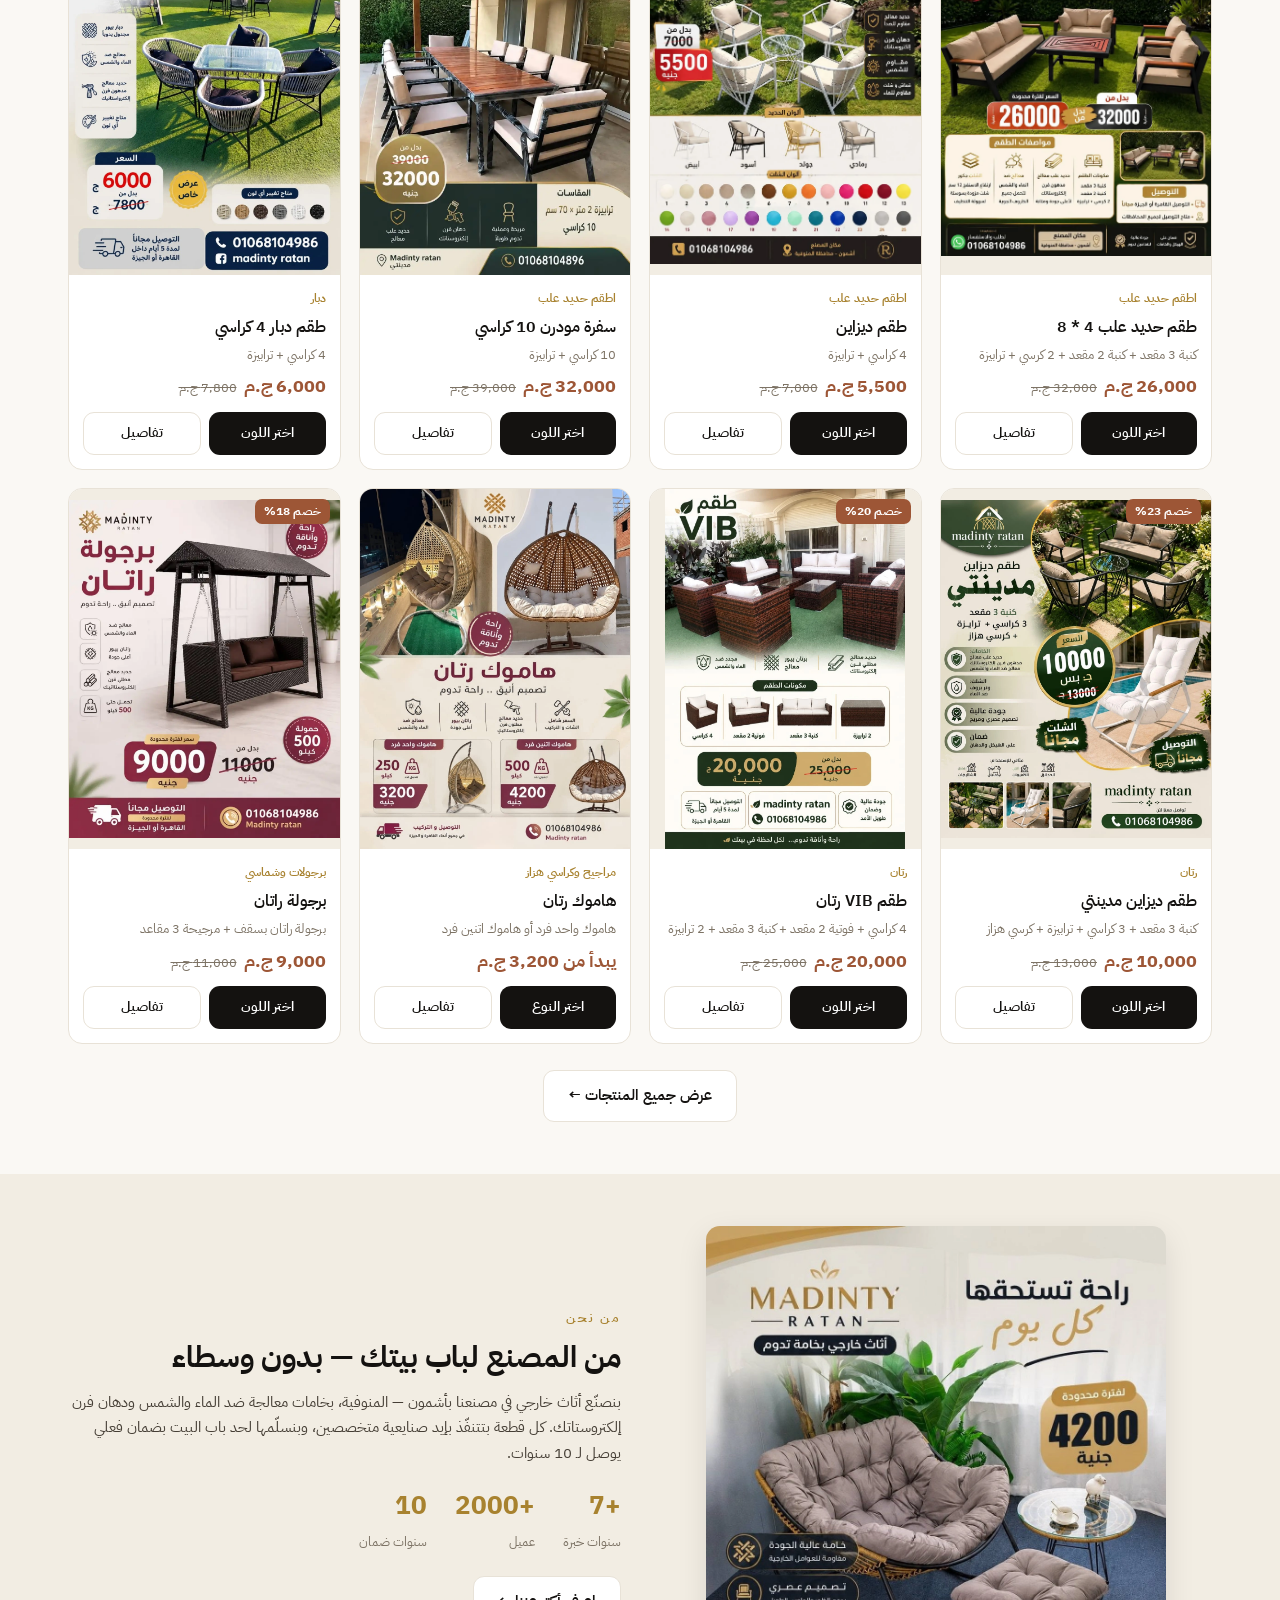
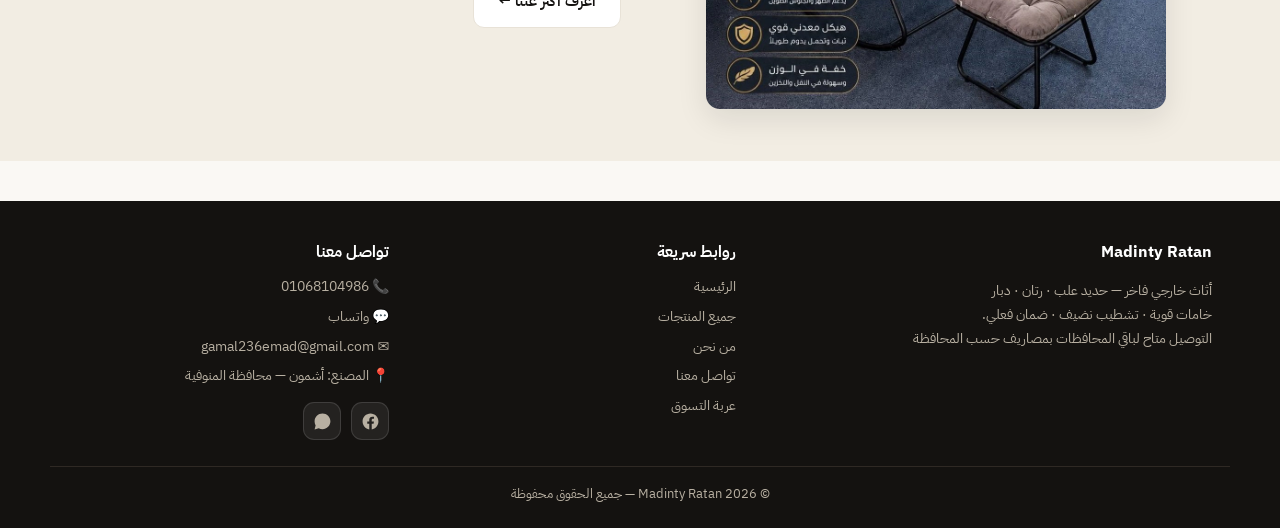
==== commit 0669a179: "ربط الموقع والداشبورد بـ Supabase + مواعيد العمل 24 ساعة الكتالوج والطلبات بقوا في قاعدة بيانات بدل " ====
--- a/index.html
+++ b/index.html
@@ -41,7 +41,7 @@
           <h2>الأقسام</h2>
           <p>اختر القسم اللي يناسب مساحتك</p>
         </div>
-        <div class="cats" id="catsGrid"></div>
+        <div class="cats" id="catsGrid"><div class="loading"><span class="sp"></span>جارٍ التحميل…</div></div>
       </div>
     </section>
 
@@ -52,7 +52,7 @@
           <h2>الأكثر طلبًا</h2>
           <p>مختارات من أفضل منتجاتنا</p>
         </div>
-        <div class="grid" id="featured"></div>
+        <div class="grid" id="featured"><div class="loading"><span class="sp"></span>جارٍ التحميل…</div></div>
         <div style="text-align: center; margin-top: 26px">
           <a class="btn btn-line" href="products.html">عرض جميع المنتجات ←</a>
         </div>
@@ -89,7 +89,9 @@
       </div>
     </section>
 
+    <script src="assets/js/config.js"></script>
     <script src="assets/js/data.js"></script>
+    <script src="assets/js/sb.js"></script>
     <script src="assets/js/app.js"></script>
     <script>
       renderHeader("home", true);
@@ -105,6 +107,8 @@
         )
         .join("");
 
+      /* الأقسام والمنتجات بييجوا من قاعدة البيانات، فبنستنى تحميلها */
+      storeReady(() => {
       document.getElementById("catsGrid").innerHTML = CATEGORIES.map(
         (c) => `
     <a class="cat" href="products.html?cat=${c.id}">
@@ -126,6 +130,7 @@
       )
         .map(productCard)
         .join("");
+      });
 
       renderFooter();
     </script>
--- a/assets/css/style.css
+++ b/assets/css/style.css
@@ -1483,3 +1483,63 @@
   font-size: 12.5px;
   color: var(--ink-3);
 }
+
+/* ---------- روابط السوشيال في الفوتر ---------- */
+footer.site .social {
+  display: flex;
+  gap: 10px;
+  margin-top: 14px;
+}
+footer.site .social a {
+  width: 38px;
+  height: 38px;
+  border-radius: 11px;
+  display: grid;
+  place-items: center;
+  background: rgba(255, 255, 255, 0.07);
+  border: 1px solid rgba(255, 255, 255, 0.12);
+  transition: 0.16s;
+}
+footer.site .social a svg {
+  width: 19px;
+  height: 19px;
+}
+footer.site .social a:hover {
+  background: var(--gold);
+  border-color: var(--gold);
+  color: #fff;
+  transform: translateY(-2px);
+}
+
+/* لون الشلت مطلوب — تنبيه لو العميل مختارش */
+.swatches.missing {
+  border: 1.5px dashed var(--terra);
+  border-radius: 11px;
+  padding: 9px;
+  background: rgba(157, 86, 54, 0.05);
+}
+
+/* ---------- مؤشر التحميل (الكتالوج بييجي من قاعدة البيانات) ---------- */
+.loading {
+  grid-column: 1 / -1;
+  display: flex;
+  align-items: center;
+  justify-content: center;
+  gap: 10px;
+  padding: 54px 0;
+  color: var(--ink-3);
+  font-size: 14.5px;
+}
+.loading .sp {
+  width: 19px;
+  height: 19px;
+  border: 2.5px solid rgba(0, 0, 0, 0.1);
+  border-top-color: var(--gold);
+  border-radius: 50%;
+  animation: mr-spin 0.7s linear infinite;
+}
+@keyframes mr-spin {
+  to {
+    transform: rotate(360deg);
+  }
+}
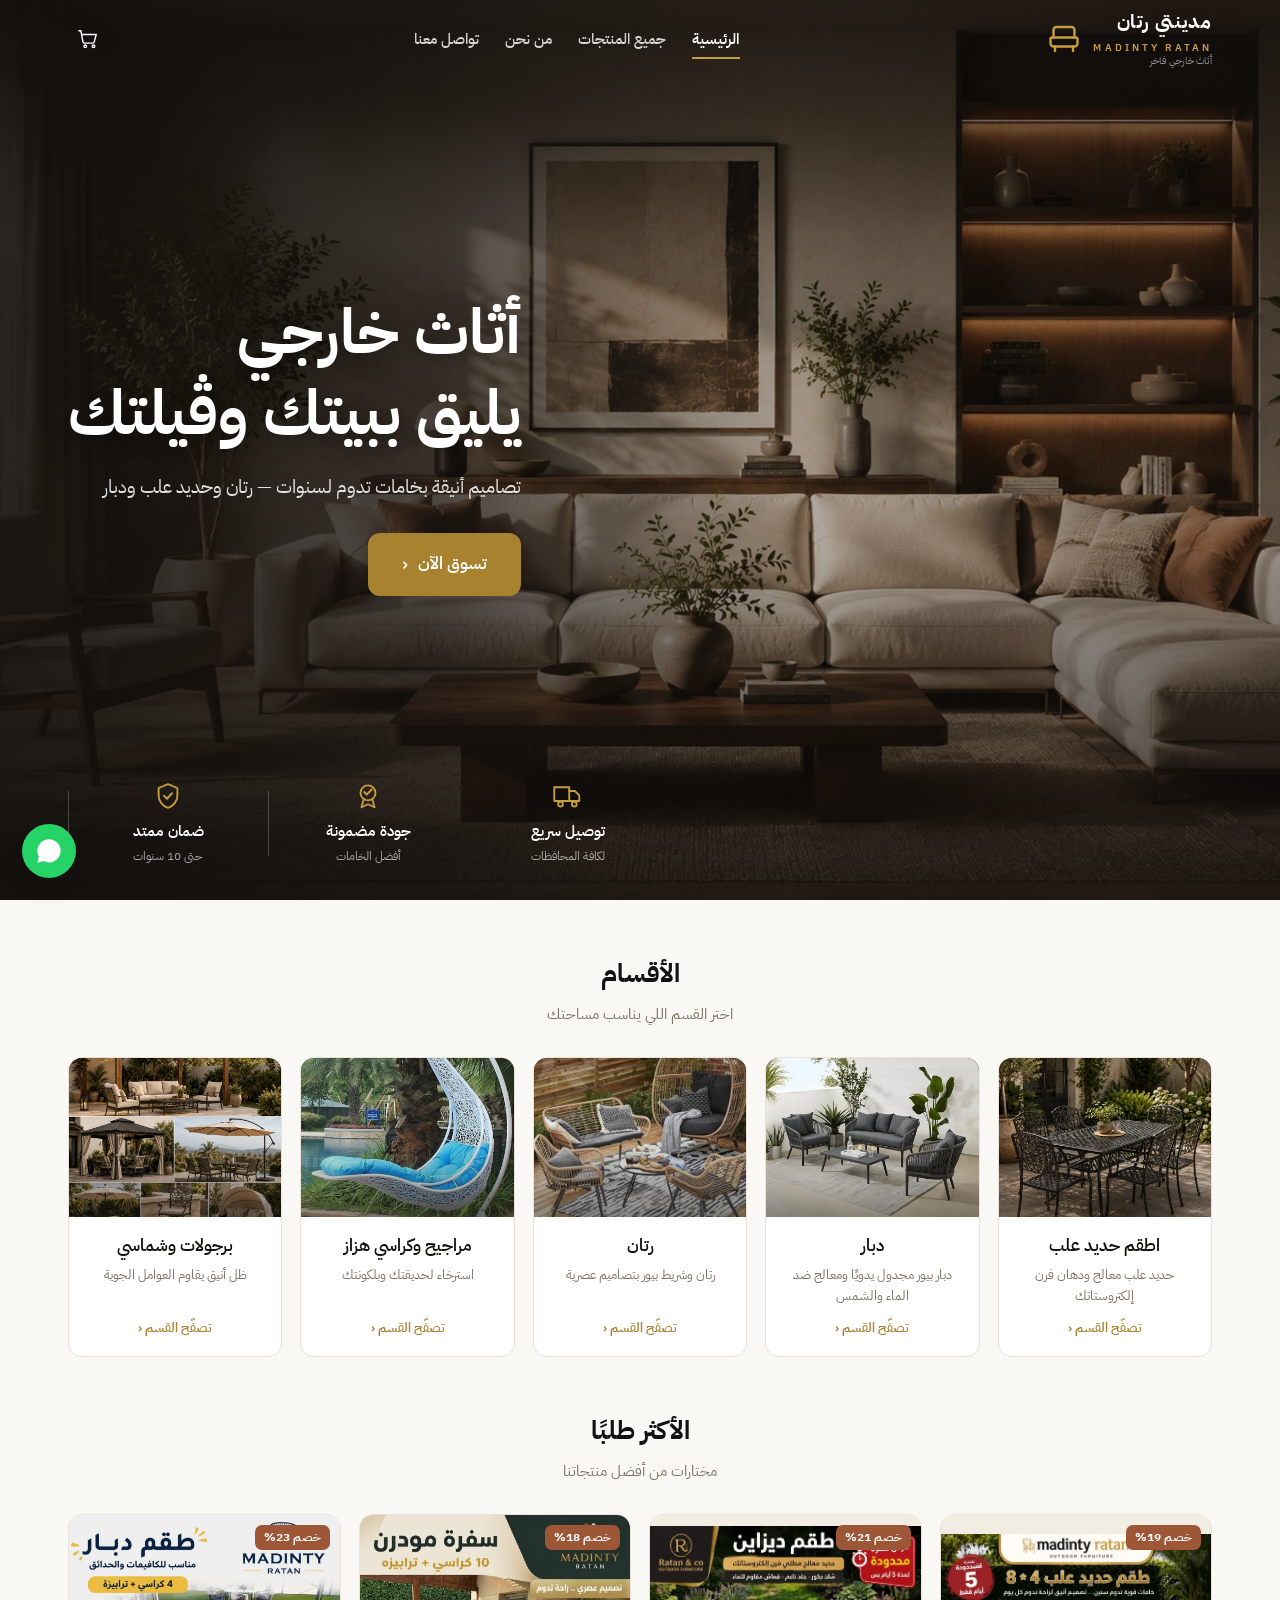
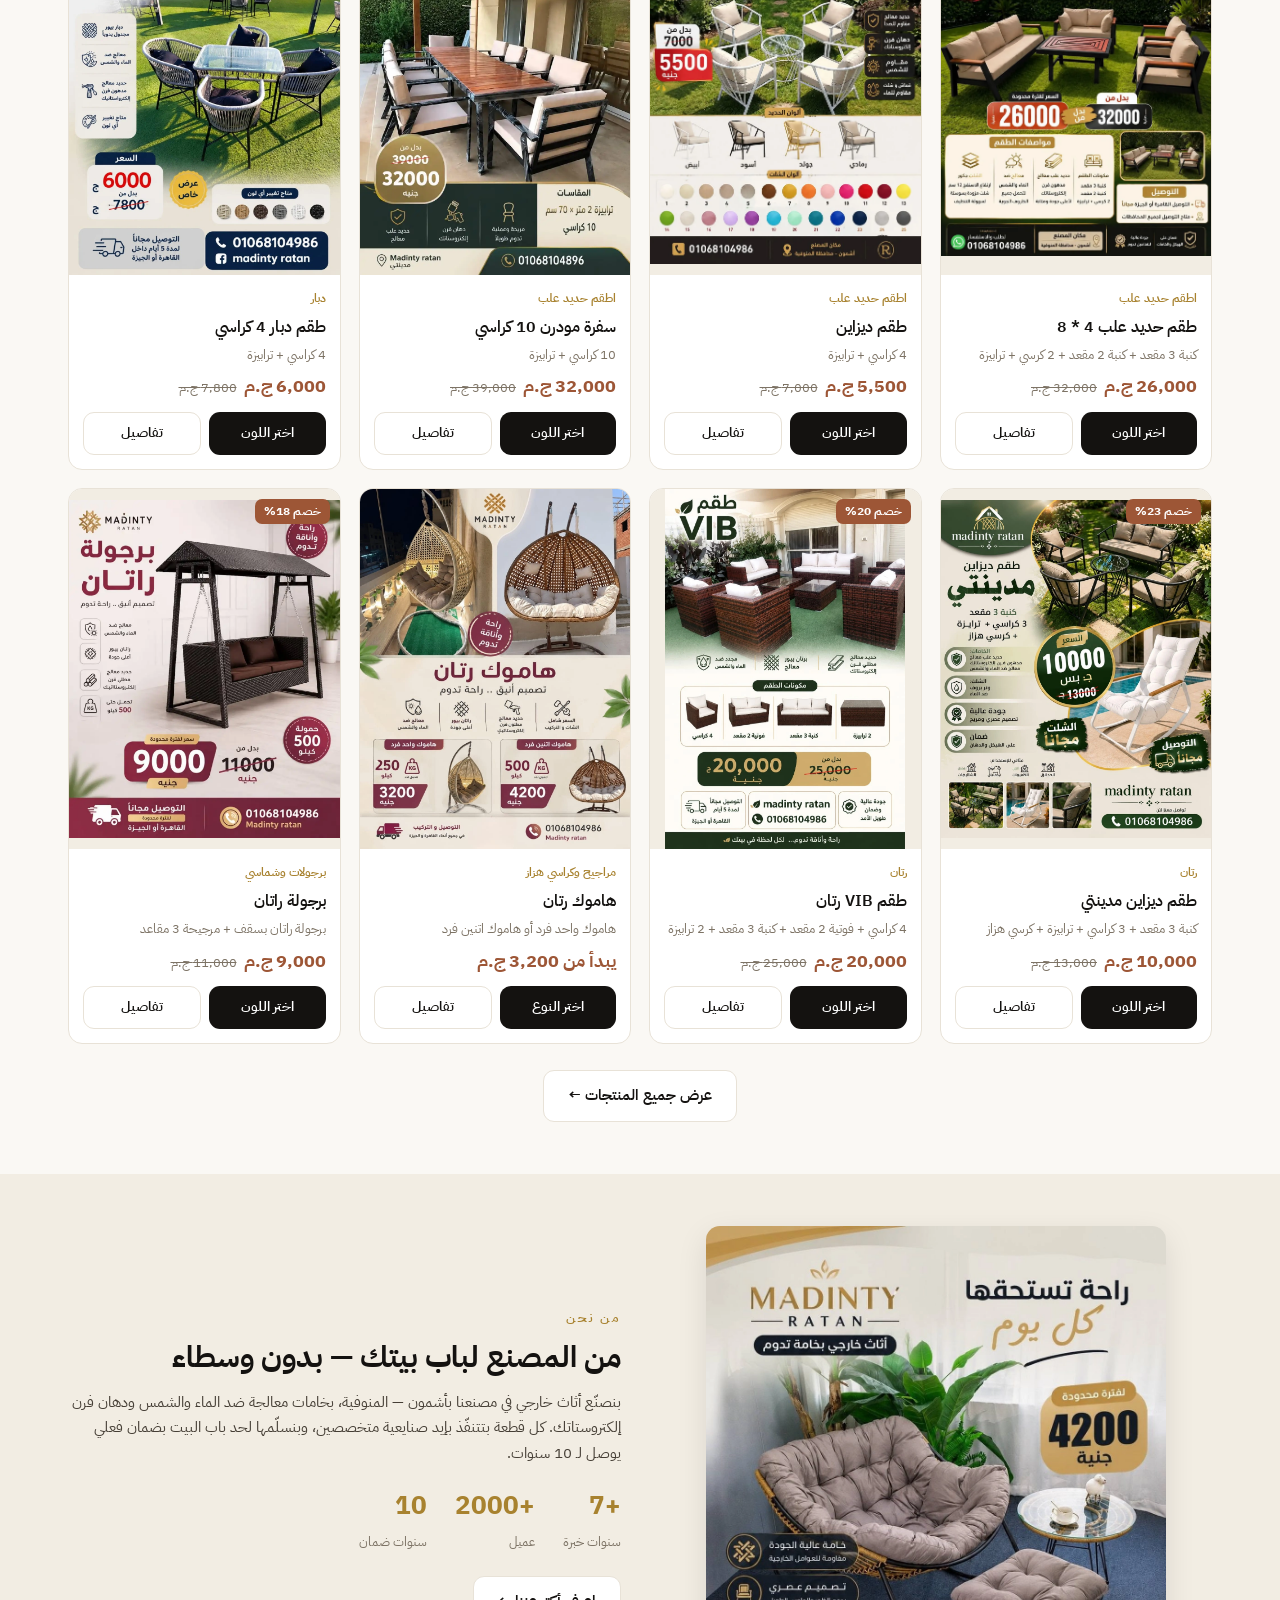
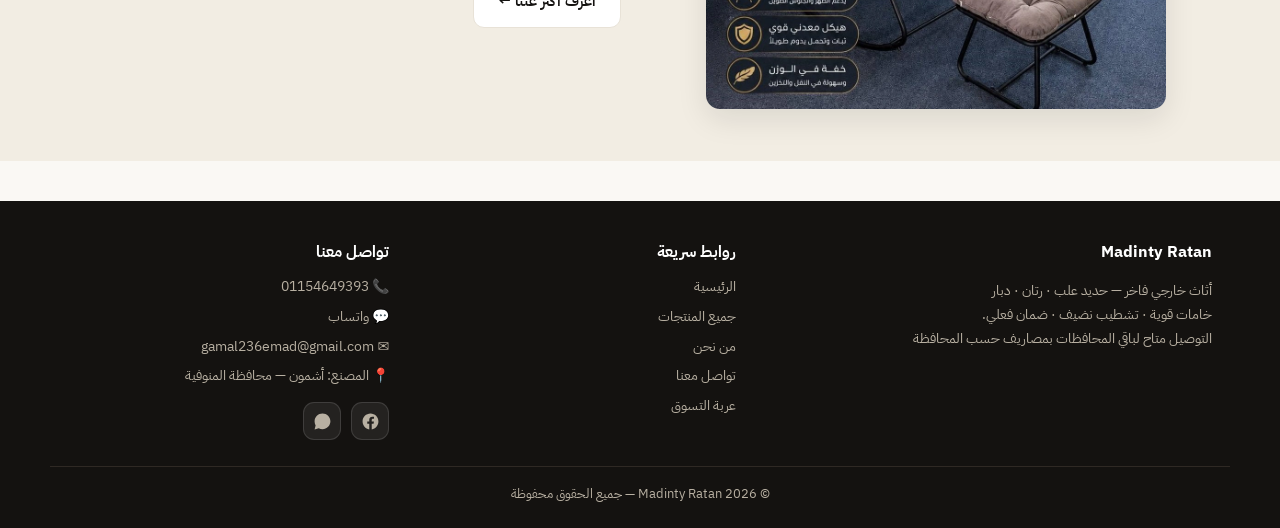
==== commit 7e8699cc: "تغيير رقم التليفون + تجهيز الموقع للنشر - الرقم: 01154649393 في التليفون والواتساب - أيقونة الموقع (" ====
--- a/index.html
+++ b/index.html
@@ -4,6 +4,25 @@
     <meta charset="UTF-8" />
     <meta name="viewport" content="width=device-width, initial-scale=1" />
     <title>Madinty Ratan — أثاث خارجي فاخر</title>
+
+    <link rel="canonical" href="https://madinty-ratan.vercel.app/" />
+
+    <link rel="icon" href="assets/img/favicon.svg" type="image/svg+xml" />
+    <link rel="alternate icon" href="assets/img/icon-32.png" />
+    <link rel="apple-touch-icon" href="assets/img/icon-180.png" />
+    <meta name="theme-color" content="#a8722a" />
+
+    <meta property="og:type" content="website" />
+    <meta property="og:site_name" content="Madinty Ratan" />
+    <meta property="og:locale" content="ar_EG" />
+    <meta property="og:title" content="Madinty Ratan — أثاث خارجي فاخر" />
+    <meta property="og:description" content="متجر Madinty Ratan لأثاث الحدائق والتراسات والكافيهات — أطقم رتان، حديد علب، دبار، مراجيح وبرجولات." />
+    <meta property="og:url" content="https://madinty-ratan.vercel.app/" />
+    <meta property="og:image" content="https://madinty-ratan.vercel.app/assets/img/hero.webp" />
+    <meta property="og:image:width" content="1920" />
+    <meta property="og:image:height" content="1081" />
+    <meta property="og:image:alt" content="أثاث خارجي من Madinty Ratan" />
+    <meta name="twitter:card" content="summary_large_image" />
     <meta
       name="description"
       content="متجر Madinty Ratan لأثاث الحدائق والتراسات والكافيهات — أطقم رتان، حديد علب، دبار، مراجيح وبرجولات."
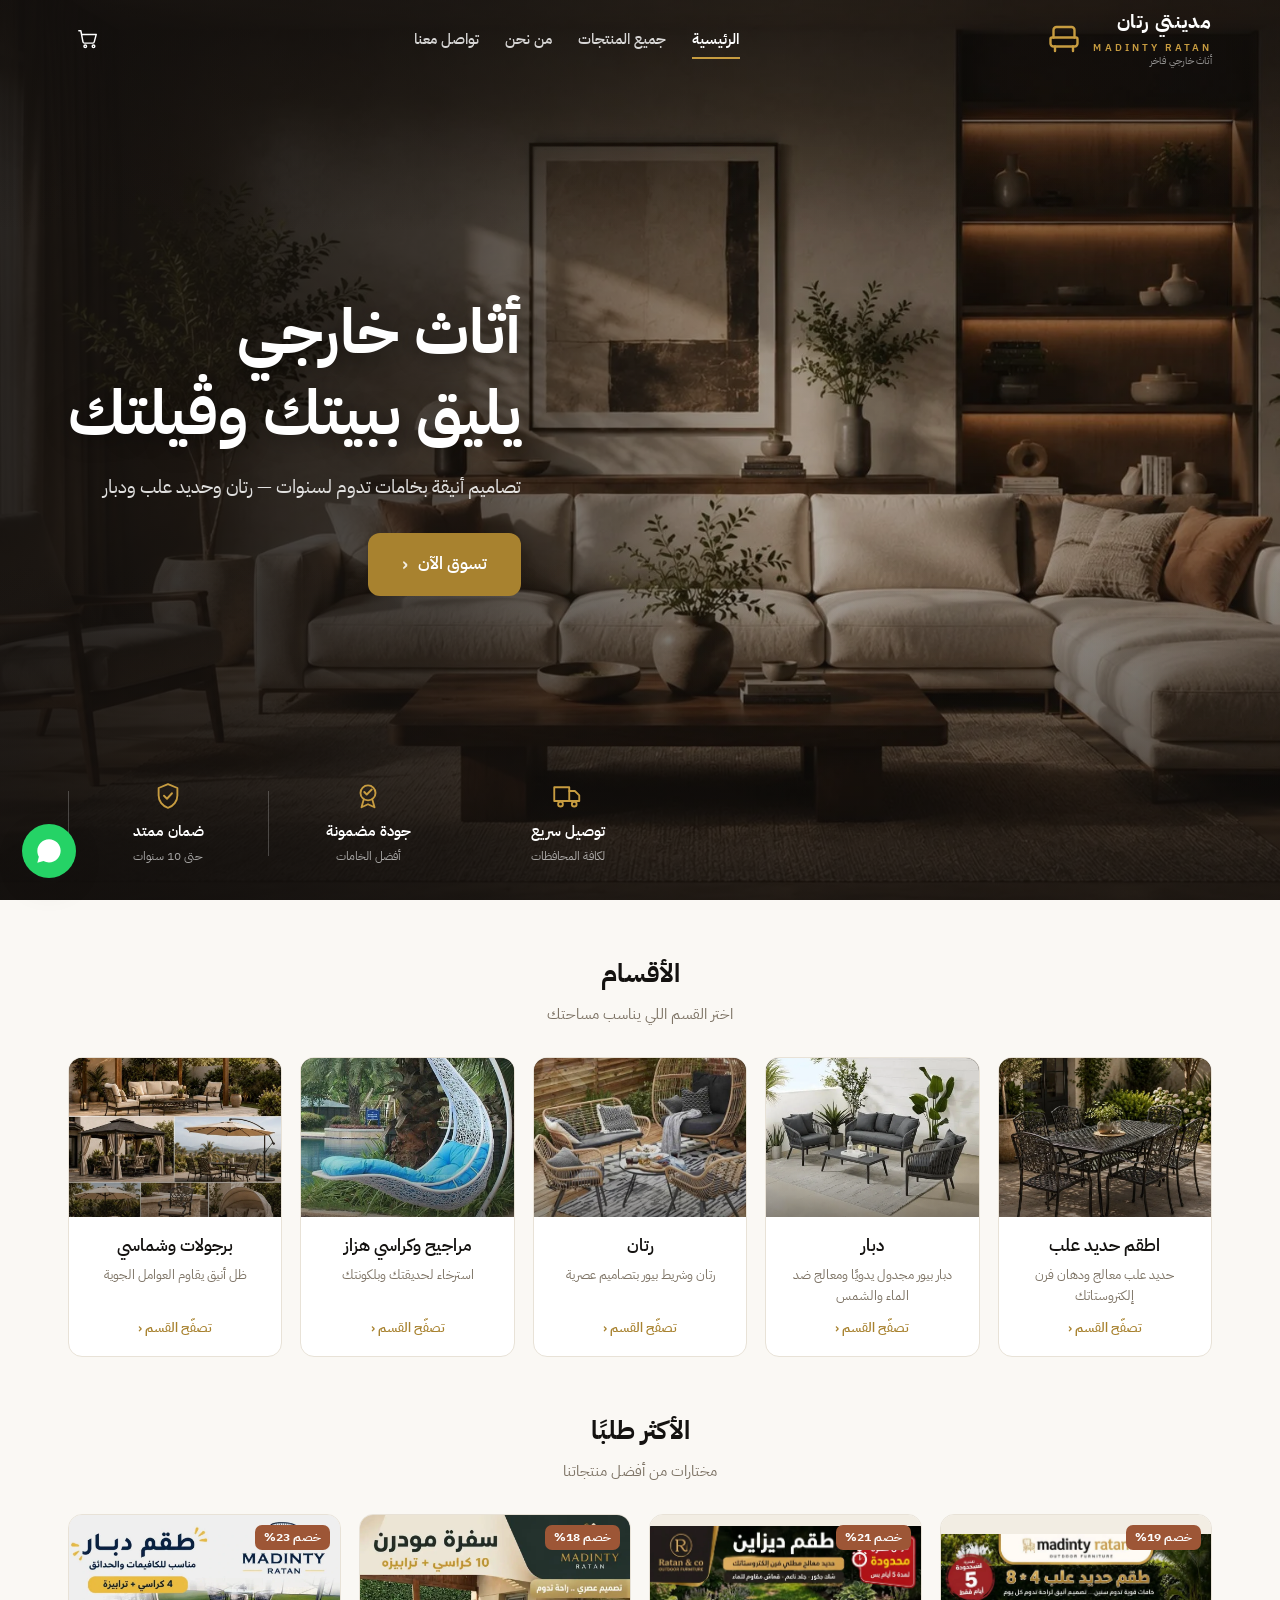
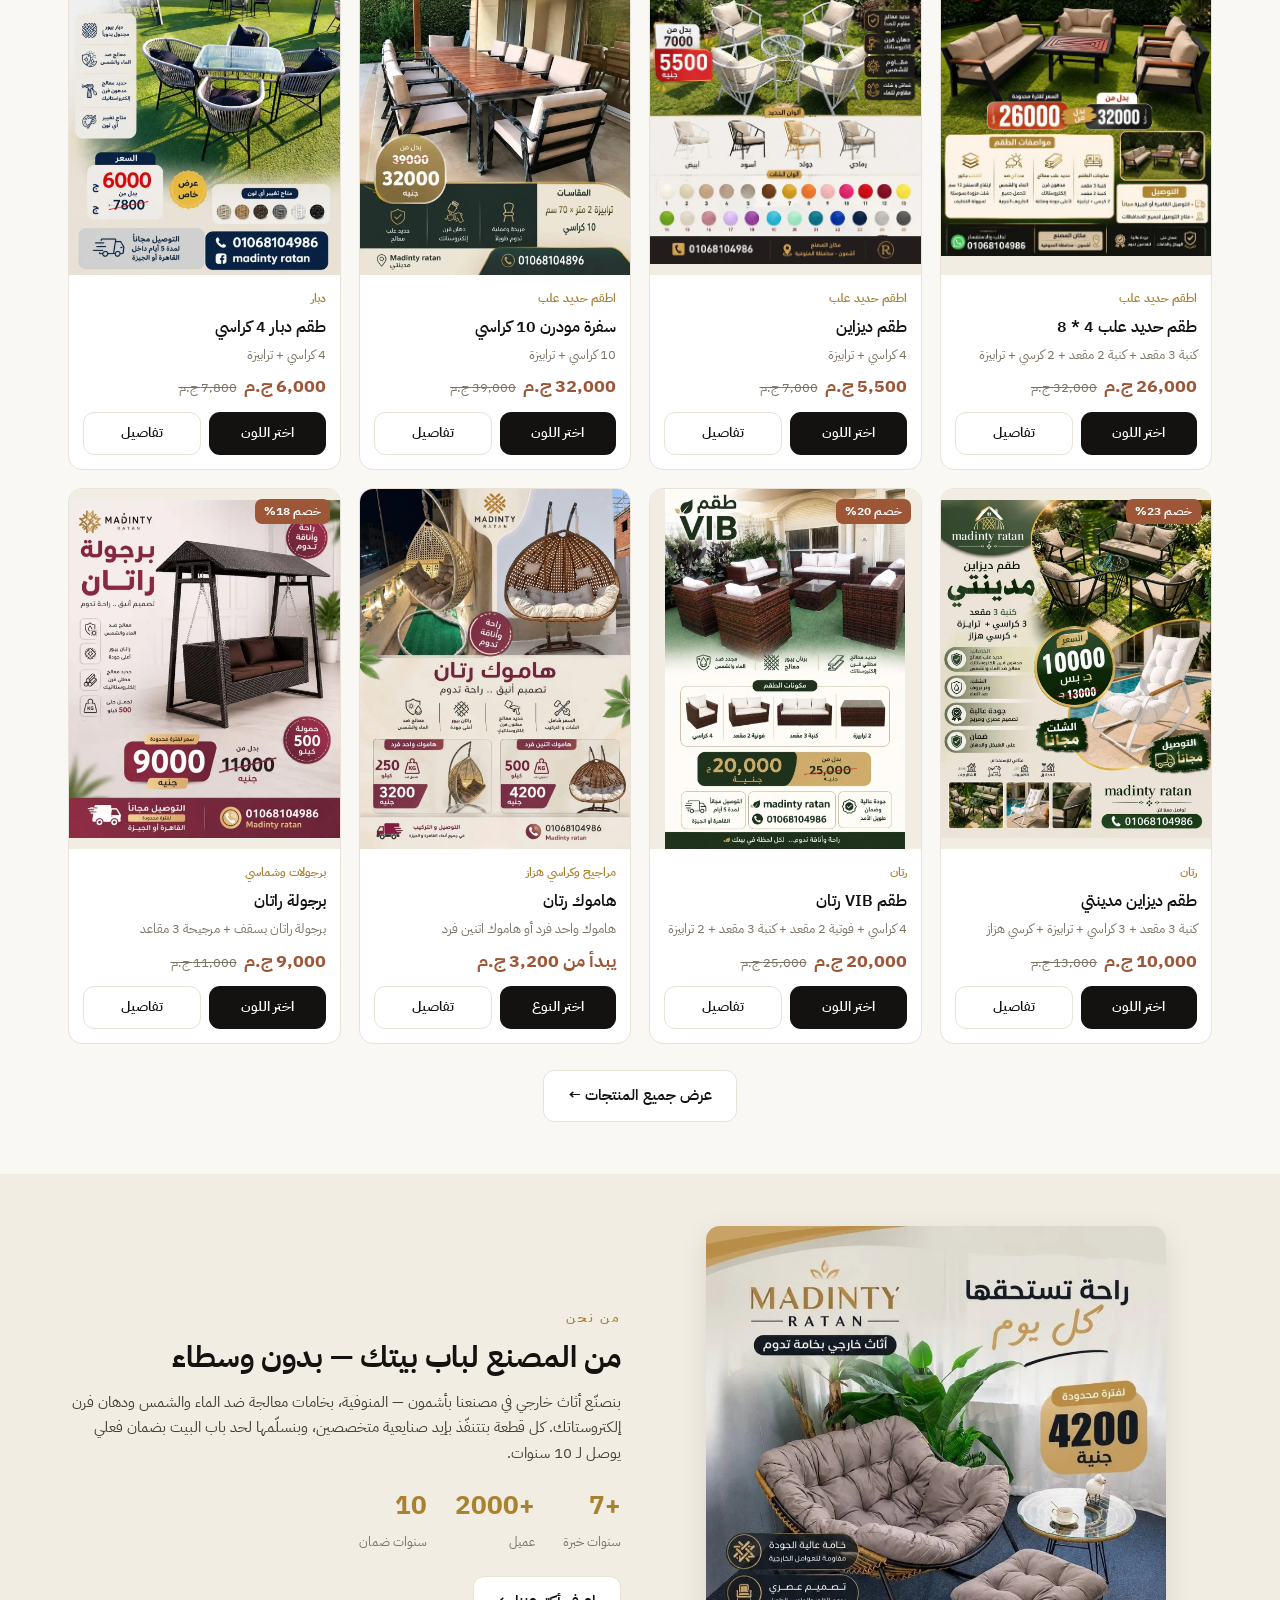
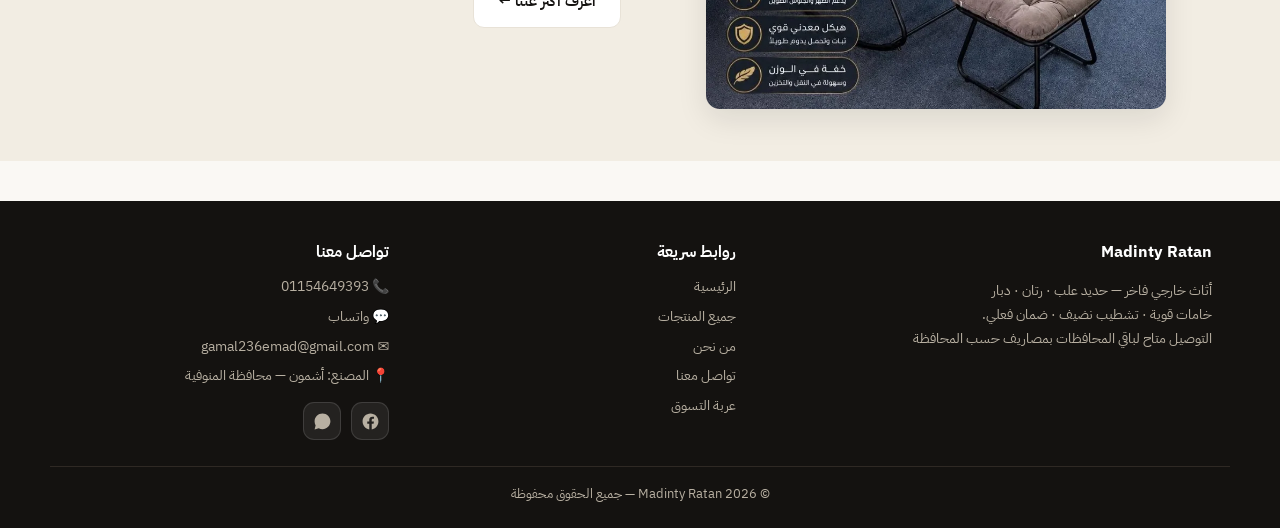
==== commit a19945dd: "صورة معاينة مخصوصة للمشاركة (og.jpg 1200x630) فيسبوك وواتساب أحيانًا مابيقراش webp في معاينة اللينك،" ====
--- a/index.html
+++ b/index.html
@@ -18,9 +18,10 @@
     <meta property="og:title" content="Madinty Ratan — أثاث خارجي فاخر" />
     <meta property="og:description" content="متجر Madinty Ratan لأثاث الحدائق والتراسات والكافيهات — أطقم رتان، حديد علب، دبار، مراجيح وبرجولات." />
     <meta property="og:url" content="https://madinty-ratan.vercel.app/" />
-    <meta property="og:image" content="https://madinty-ratan.vercel.app/assets/img/hero.webp" />
-    <meta property="og:image:width" content="1920" />
-    <meta property="og:image:height" content="1081" />
+    <meta property="og:image" content="https://madinty-ratan.vercel.app/assets/img/og.jpg" />
+    <meta property="og:image:width" content="1200" />
+    <meta property="og:image:height" content="630" />
+    <meta property="og:image:type" content="image/jpeg" />
     <meta property="og:image:alt" content="أثاث خارجي من Madinty Ratan" />
     <meta name="twitter:card" content="summary_large_image" />
     <meta
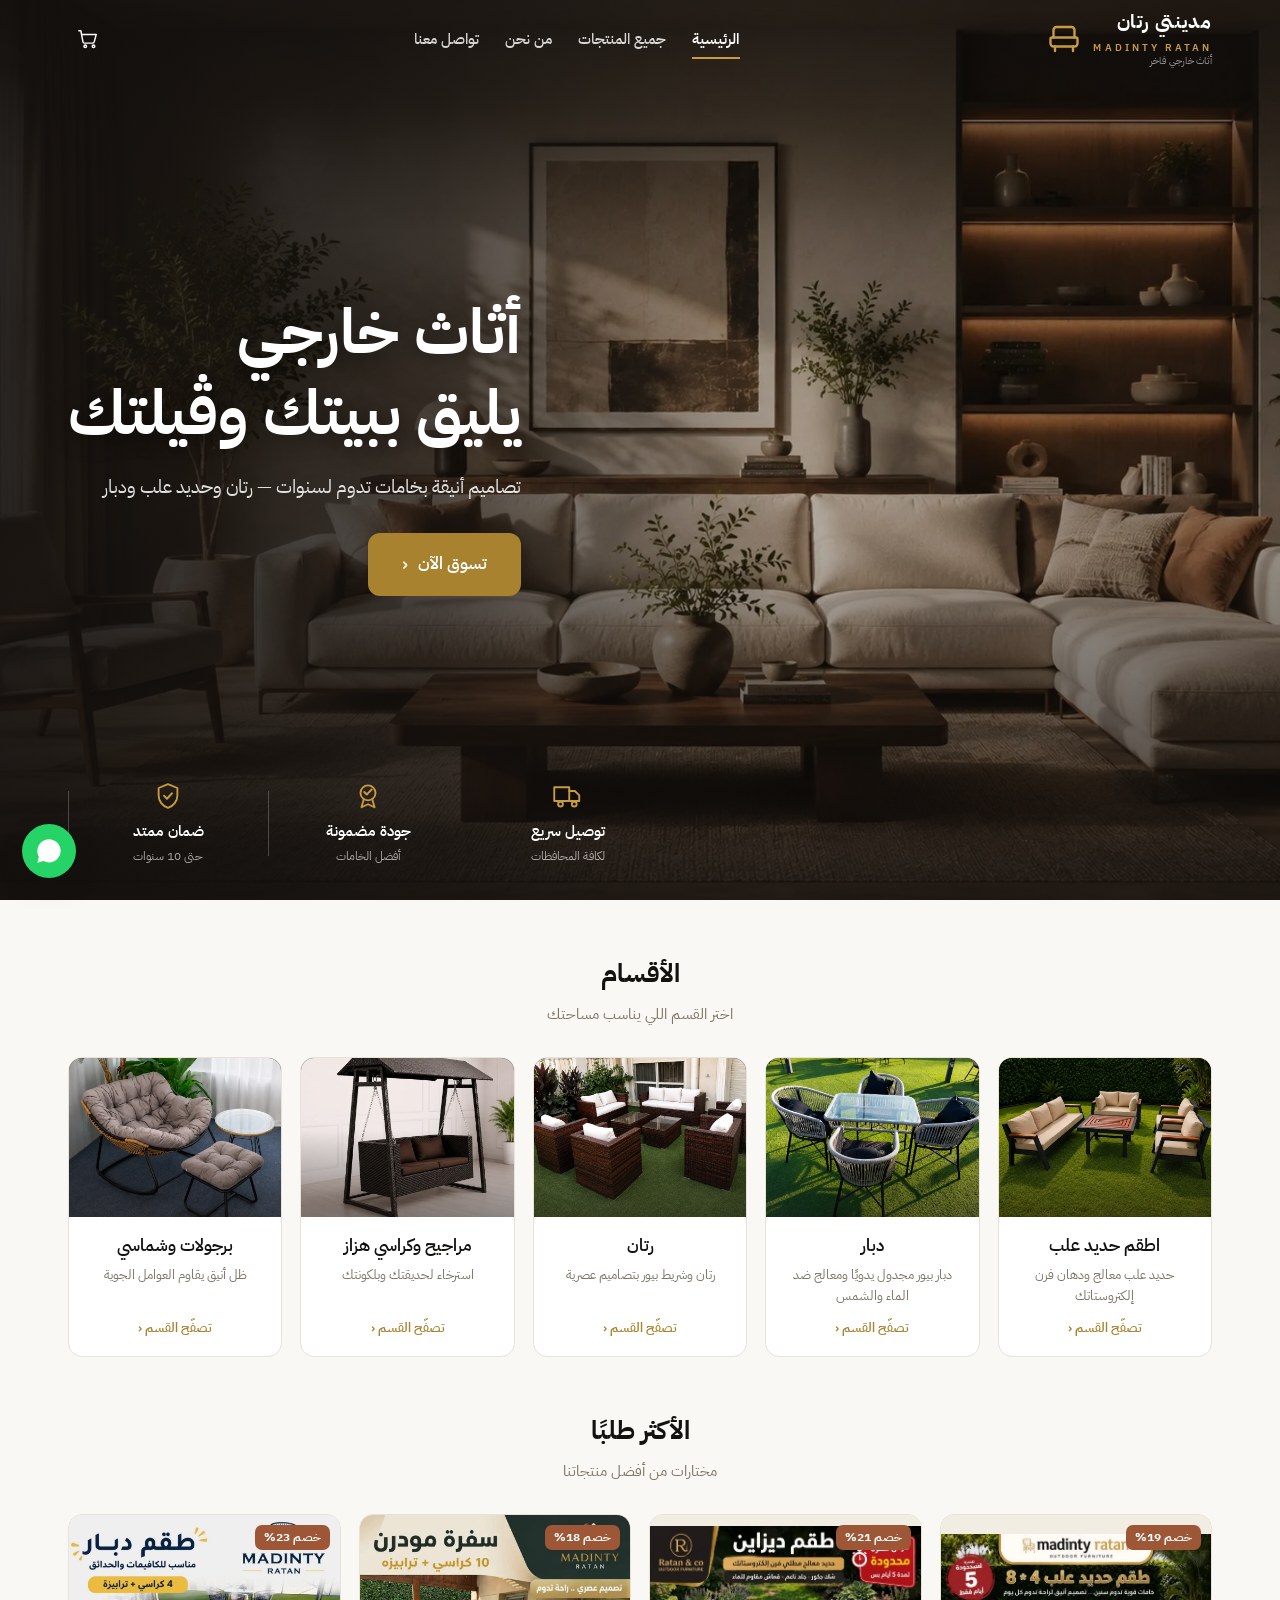
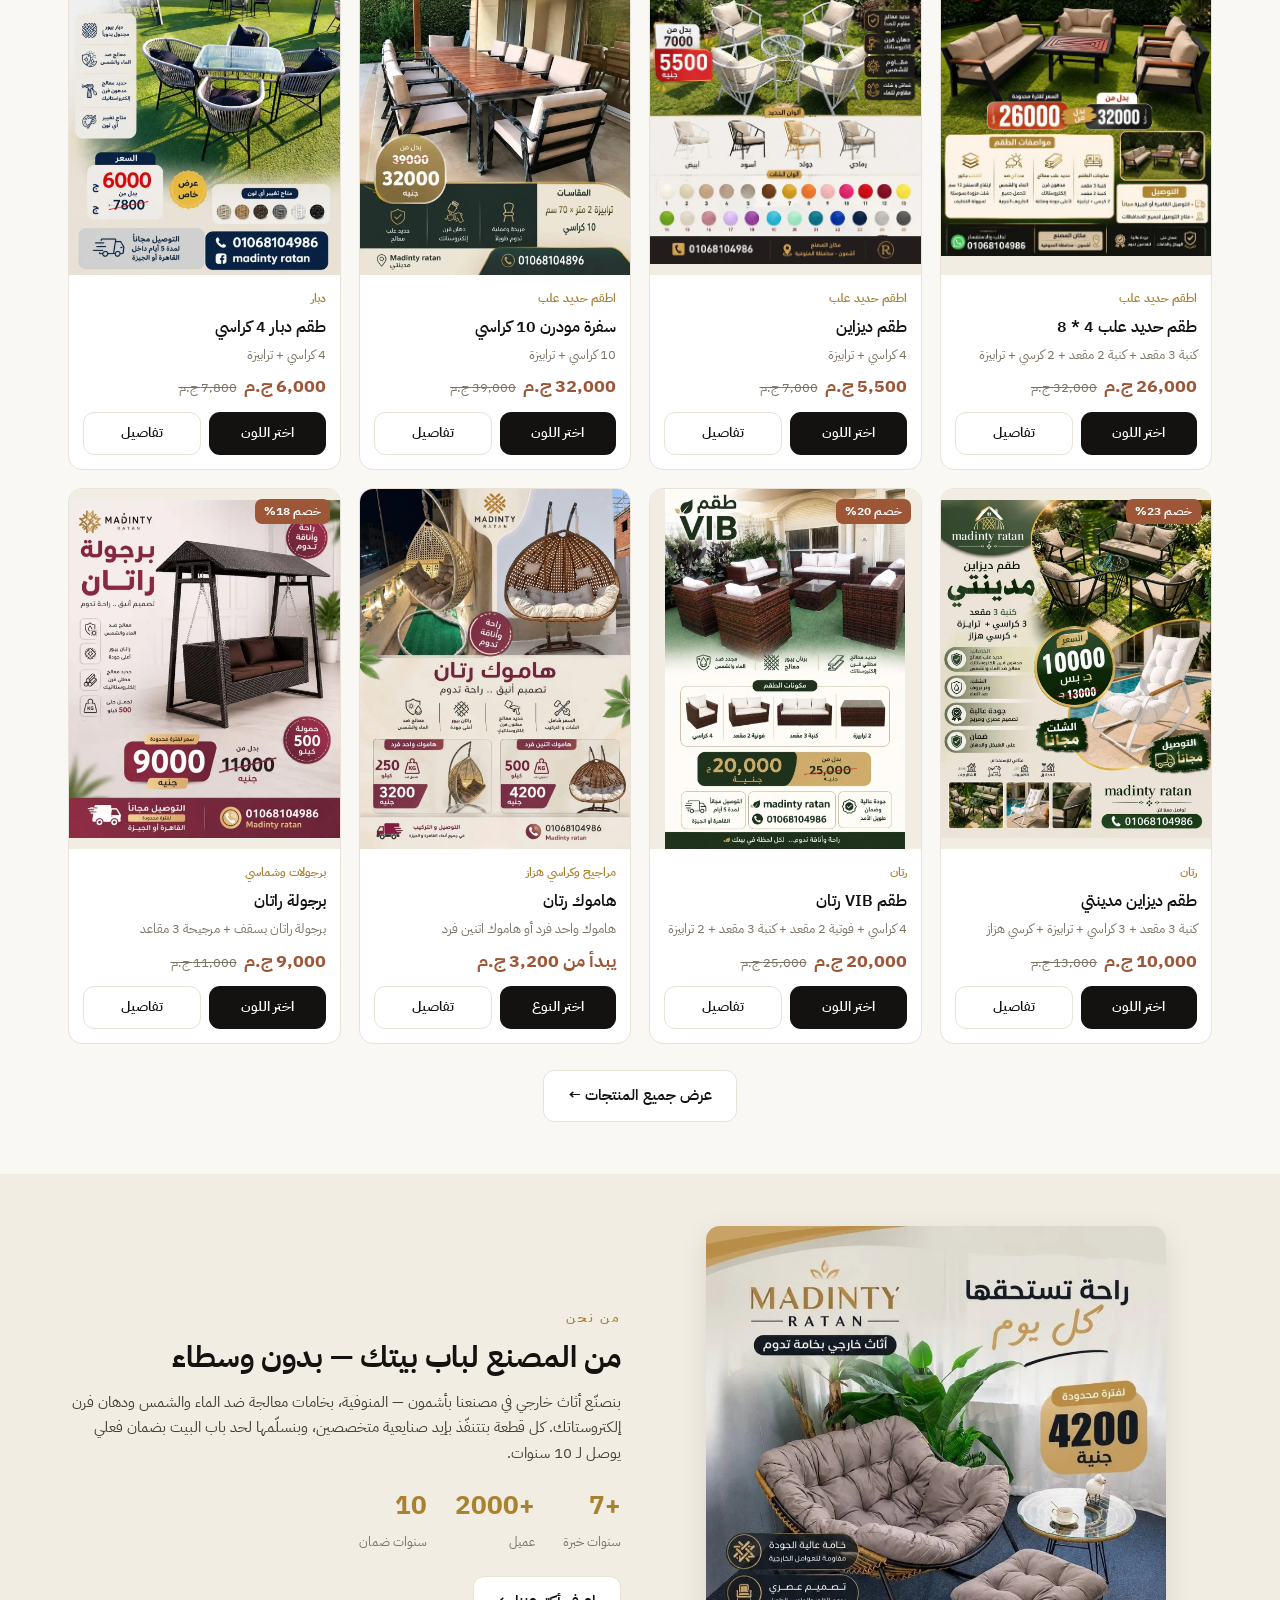
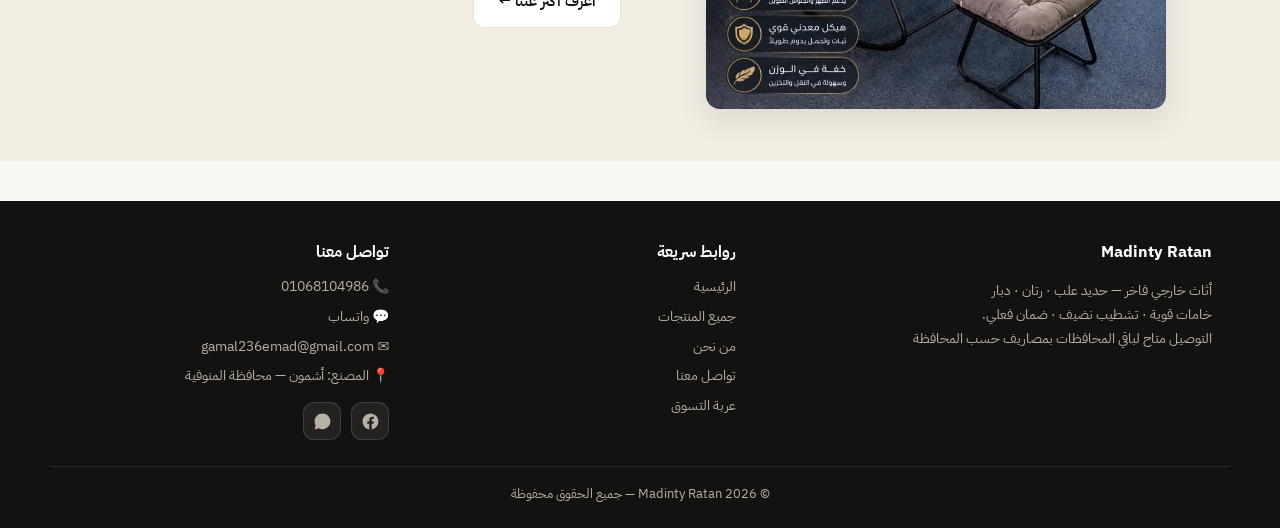
==== commit 643b46df: "تحديث صور الأقسام + حل مشكلة الكاش صور الأقسام الجديدة كانت اترفعت مع الـcommit اللي فات لكن الزائر " ====
--- a/index.html
+++ b/index.html
@@ -85,7 +85,7 @@
         <div class="at-grid">
           <div class="at-img">
             <img
-              src="assets/img/home.webp"
+              src="assets/img/home.webp?v=2"
               alt="Madinty Ratan — أثاث خارجي بخامة تدوم"
               loading="lazy"
             />
@@ -134,7 +134,7 @@
     <a class="cat" href="products.html?cat=${c.id}">
       <div class="cat-img">
         <span class="ic">${c.icon}</span>
-        ${c.img ? `<img src="${c.img}" alt="${c.name}" loading="lazy"
+        ${c.img ? `<img src="${imgURL(c.img)}" alt="${esc(c.name)}" loading="lazy"
                         onerror="this.remove()">` : ""}
       </div>
       <div class="cat-body">
--- a/assets/css/style.css
+++ b/assets/css/style.css
@@ -220,7 +220,7 @@
   color: #fff;
   overflow: hidden;
   padding: 0;
-  background: #141210 url("../img/hero.webp") center/cover no-repeat;
+  background: #141210 url("../img/hero.webp?v=2") center/cover no-repeat;
 }
 .hero::before {
   content: "";
@@ -339,7 +339,7 @@
   color: #fff;
   padding: 56px 0;
   text-align: center;
-  background: #141210 url("../img/hero.webp") center/cover no-repeat;
+  background: #141210 url("../img/hero.webp?v=2") center/cover no-repeat;
 }
 .page-head::before {
   content: "";
